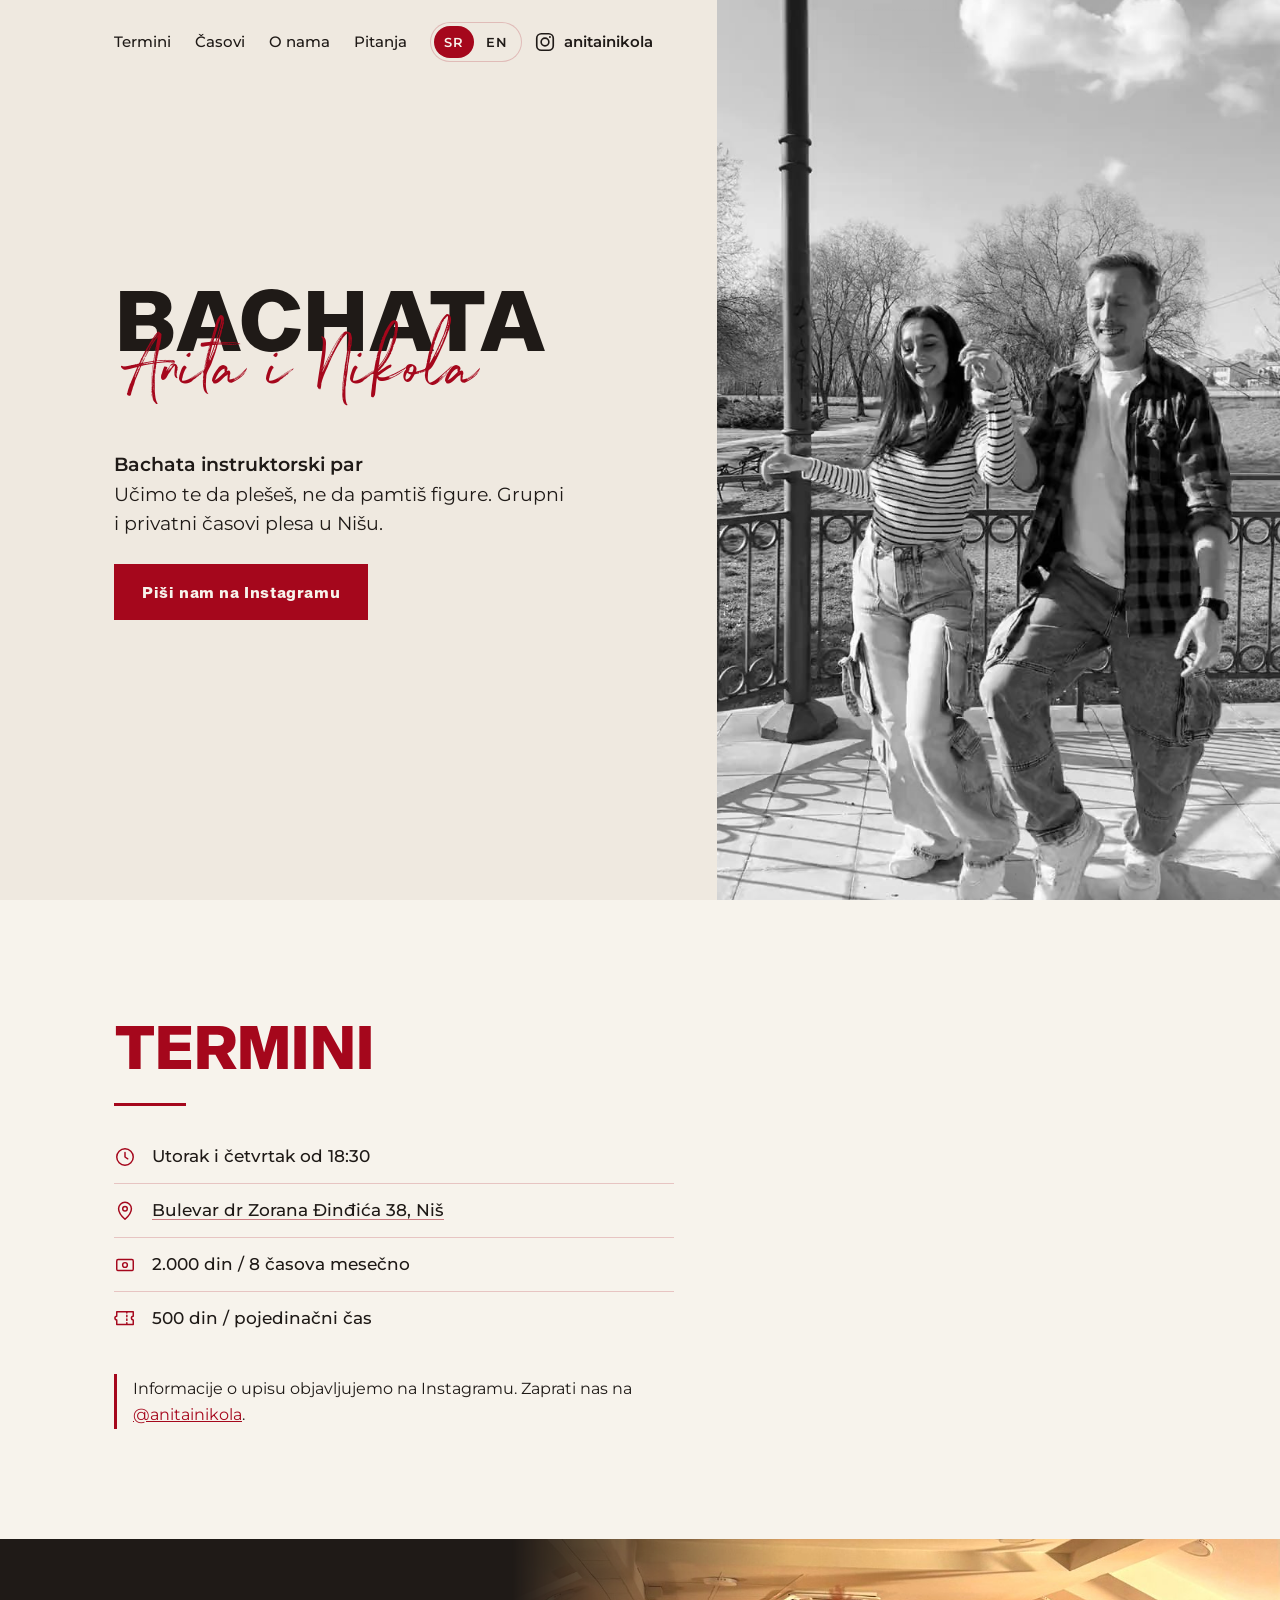
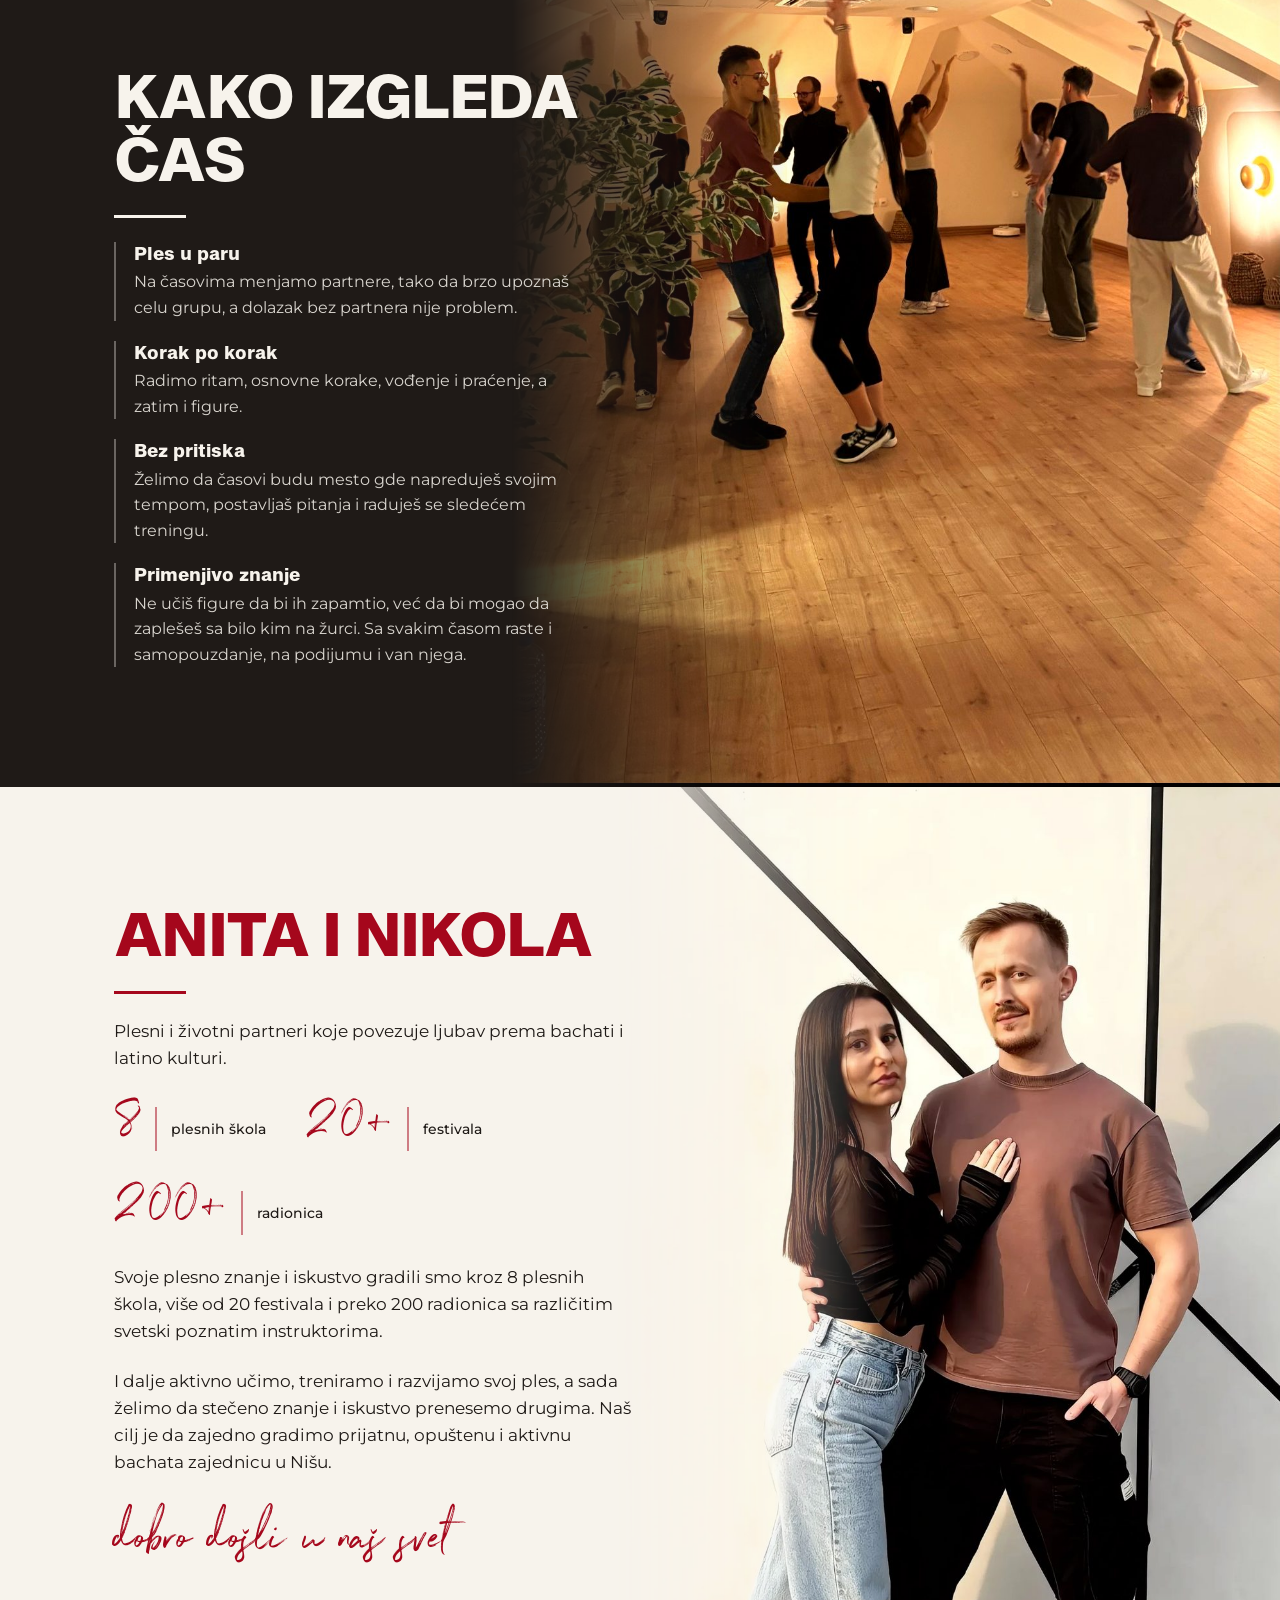
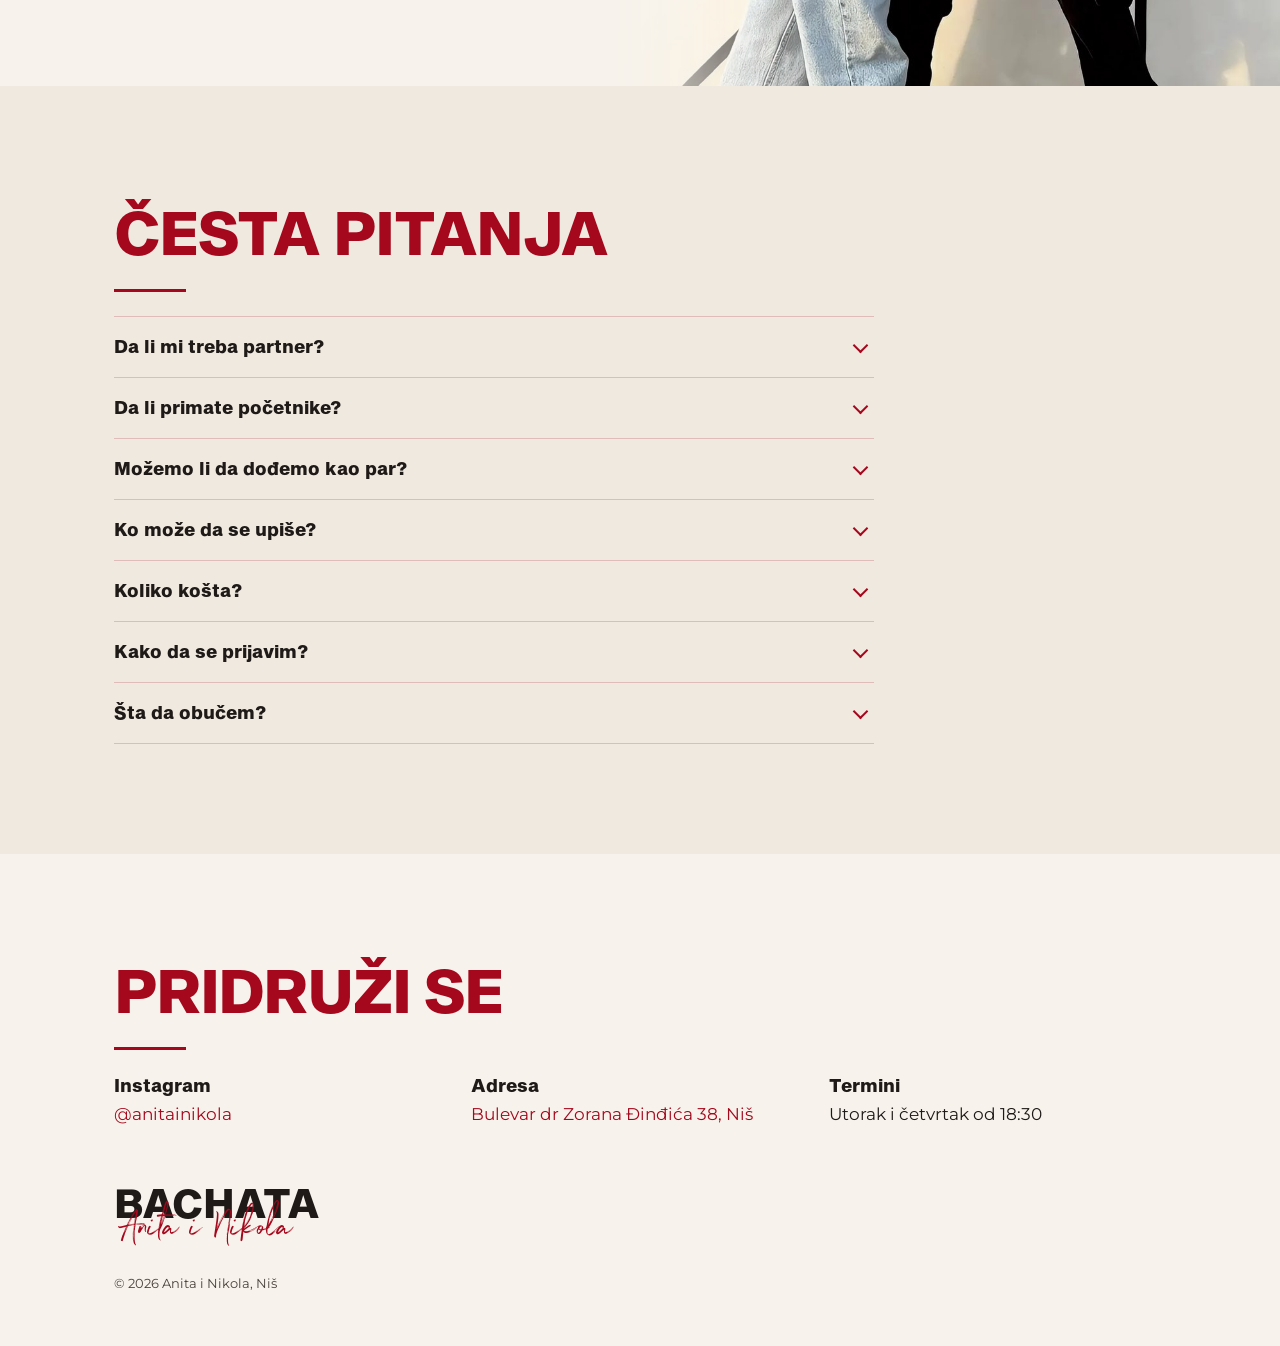
==== index.html @ 7ec9b6a2 "Nova verzija CSS i JS" ====
<!doctype html>
<html lang="sr-Latn">
<head>
<meta charset="utf-8">
<meta name="viewport" content="width=device-width, initial-scale=1, viewport-fit=cover">
<title>Bachata Niš – Časovi plesa za odrasle | Anita & Nikola</title>
<meta name="description" content="Časovi plesa u Nišu za odrasle: bachata, latino ples u paru za početnike i parove. Dođi i bez partnera. Bulevar dr Zorana Đinđića 38, Niš.">
<link rel="canonical" href="https://bachatanis.rs/">
<link rel="alternate" hreflang="sr" href="https://bachatanis.rs/">
<link rel="alternate" hreflang="en" href="https://bachatanis.rs/en/">
<link rel="alternate" hreflang="x-default" href="https://bachatanis.rs/">
<meta name="theme-color" content="#1F1A17">

<meta property="og:type" content="website">
<meta property="og:locale" content="sr_RS">
<meta property="og:locale:alternate" content="en_US">
<meta property="og:url" content="https://bachatanis.rs/">
<meta property="og:title" content="Bachata Niš – Časovi plesa za odrasle | Anita & Nikola">
<meta property="og:description" content="Časovi bachate i ples u paru za odrasle u Nišu. Bulevar dr Zorana Đinđića 38.">
<meta property="og:image" content="https://bachatanis.rs/img/og.jpg">
<meta name="twitter:card" content="summary_large_image">

<link rel="icon" href="favicon.ico?v=3" sizes="any">
<link rel="icon" type="image/png" sizes="32x32" href="img/favicon-32.png?v=3">
<link rel="icon" type="image/png" sizes="192x192" href="img/icon-192.png?v=3">
<link rel="apple-touch-icon" href="img/apple-touch-icon.png?v=3">

<link rel="preconnect" href="https://fonts.googleapis.com">
<link rel="preconnect" href="https://fonts.gstatic.com" crossorigin>
<link href="https://fonts.googleapis.com/css2?family=Montserrat:wght@400;500;600&family=Sacramento&display=swap" rel="stylesheet">
<link rel="preload" href="fonts/SequelSans-HeavyBody.woff2" as="font" type="font/woff2" crossorigin>
<link rel="preload" href="fonts/Northwell.woff2" as="font" type="font/woff2" crossorigin>
<link rel="preload" href="img/hero-poster.jpg?v=7" as="image">

<script type="application/ld+json">
{
  "@context": "https://schema.org",
  "@type": "LocalBusiness",
  "@id": "https://bachatanis.rs/#skola",
  "name": "Bachata Niš – Anita & Nikola",
  "alternateName": ["Anita i Nikola", "Bachata Niš"],
  "description": "Časovi plesa za odrasle u Nišu: bachata i ples u paru uz promenu partnera, za početnike i parove.",
  "url": "https://bachatanis.rs/",
  "image": ["https://bachatanis.rs/img/og.jpg", "https://bachatanis.rs/img/cas.jpg", "https://bachatanis.rs/img/par.jpg"],
  "logo": "https://bachatanis.rs/img/icon-512.png",
  "priceRange": "500–2.000 RSD",
  "currenciesAccepted": "RSD",
  "address": {
    "@type": "PostalAddress",
    "streetAddress": "Bulevar dr Zorana Đinđića 38",
    "addressLocality": "Niš",
    "addressCountry": "RS"
  },
  "areaServed": { "@type": "City", "name": "Niš" },
  "openingHoursSpecification": [{
    "@type": "OpeningHoursSpecification",
    "dayOfWeek": ["Tuesday", "Thursday"],
    "opens": "18:30"
  }],
  "makesOffer": [
    { "@type": "Offer", "name": "Mesečna članarina, 8 časova bachate", "price": "2000", "priceCurrency": "RSD" },
    { "@type": "Offer", "name": "Pojedinačni čas bachate", "price": "500", "priceCurrency": "RSD" }
  ],
  "sameAs": ["https://www.instagram.com/anitainikola/"]
}
</script>

<link rel="stylesheet" href="css/site.css?v=6">
</head>
<body>

<main>
  <div class="hero">
    <div class="hero-media" aria-hidden="true">
      <img class="poster" src="img/hero-poster.jpg?v=7" alt="" width="720" height="1280">
      <video id="hero-video" autoplay muted loop playsinline preload="auto">
        <source src="video/hero.mp4?v=7" type="video/mp4">
      </video>
    </div>

    <header class="hero-top">
      <div class="wrap">
        <nav aria-label="Glavni meni">
          <a href="#termini">Termini</a>
          <a href="#casovi">Časovi</a>
          <a href="#o-nama">O nama</a>
          <a href="#pitanja">Pitanja</a>
        </nav>
        <div class="lang" role="group" aria-label="Jezik">
          <a href="/" aria-current="page" lang="sr" hreflang="sr">SR</a>
          <a href="/en/" lang="en" hreflang="en">EN</a>
        </div>
        <a class="ig" href="https://www.instagram.com/anitainikola/"><svg viewBox="0 0 24 24" fill="none" stroke="currentColor" stroke-width="1.8" aria-hidden="true"><rect x="3" y="3" width="18" height="18" rx="5"/><circle cx="12" cy="12" r="4.2"/><circle cx="17.4" cy="6.6" r="1.1" fill="currentColor" stroke="none"/></svg><span>anitainikola</span></a>
      </div>
    </header>

    <div class="wrap content">
      <div>
        <h1 class="logo"><span class="word">Bachata</span><span class="hand">Anita i Nikola</span><span class="sr-only">: časovi bachate i plesa u paru u Nišu</span></h1>
        <p class="tagline"><strong>Bachata instruktorski par</strong>Učimo te da plešeš, ne da pamtiš figure. Grupni i privatni časovi plesa u Nišu.</p>
        <a class="cta" id="hero-cta" href="https://ig.me/m/anitainikola">Piši nam na Instagramu</a>
      </div>
    </div>
  </div>

  <section id="termini" class="alt">
    <div class="wrap">
      <h2>Termini</h2>
      <div class="rule"></div>
      <ul class="info">
        <li><svg viewBox="0 0 24 24" fill="none" stroke="currentColor" stroke-width="1.6" stroke-linecap="round" stroke-linejoin="round" aria-hidden="true"><circle cx="12" cy="12" r="9"/><path d="M12 7v5l3 2"/></svg><span>Utorak i četvrtak od 18:30</span></li>
        <li><svg viewBox="0 0 24 24" fill="none" stroke="currentColor" stroke-width="1.6" stroke-linecap="round" stroke-linejoin="round" aria-hidden="true"><path d="M12 21s-7-6.2-7-11.5a7 7 0 0 1 14 0C19 14.8 12 21 12 21z"/><circle cx="12" cy="9.5" r="2.5"/></svg><a href="https://www.google.com/maps/search/?api=1&query=Bulevar+dr+Zorana+%C4%90in%C4%91i%C4%87a+38+Ni%C5%A1">Bulevar dr Zorana Đinđića 38, Niš</a></li>
        <li><svg viewBox="0 0 24 24" fill="none" stroke="currentColor" stroke-width="1.6" stroke-linecap="round" stroke-linejoin="round" aria-hidden="true"><rect x="3" y="6" width="18" height="12" rx="1.5"/><circle cx="12" cy="12" r="2.6"/></svg><span>2.000 din / 8 časova mesečno</span></li>
        <li><svg viewBox="0 0 24 24" fill="none" stroke="currentColor" stroke-width="1.6" stroke-linecap="round" stroke-linejoin="round" aria-hidden="true"><path d="M3 9a2 2 0 0 0 0 4v5h18v-5a2 2 0 0 1 0-4V4H3z"/><path d="M14 4v14" stroke-dasharray="1.5 2.5"/></svg><span>500 din / pojedinačni čas</span></li>
      </ul>
      <p class="notice">Informacije o upisu objavljujemo na Instagramu. Zaprati nas na <a href="https://www.instagram.com/anitainikola/">@anitainikola</a>.</p>
    </div>
  </section>

  <section id="casovi" class="overlay">
    <img class="bg" src="img/cas.jpg?v=3" alt="Polaznici plešu u paru na času bachate u Nišu" loading="lazy" width="900" height="1600">
    <div class="wrap">
      <div class="inner">
        <h2>Kako izgleda čas</h2>
        <div class="rule"></div>
        <ul class="points">
          <li><h3>Ples u paru</h3><p>Na časovima menjamo partnere, tako da brzo upoznaš celu grupu, a dolazak bez partnera nije problem.</p></li>
          <li><h3>Korak po korak</h3><p>Radimo ritam, osnovne korake, vođenje i praćenje, a zatim i figure.</p></li>
          <li><h3>Bez pritiska</h3><p>Želimo da časovi budu mesto gde napreduješ svojim tempom, postavljaš pitanja i raduješ se sledećem treningu.</p></li>
          <li><h3>Primenjivo znanje</h3><p>Ne učiš figure da bi ih zapamtio, već da bi mogao da zaplešeš sa bilo kim na žurci. Sa svakim časom raste i samopouzdanje, na podijumu i van njega.</p></li>
        </ul>
      </div>
    </div>
  </section>

  <section id="o-nama" class="alt veil">
    <img class="photo" src="img/par.jpg?v=3" alt="Anita i Nikola, instruktori bachate iz Niša" loading="lazy" width="1400" height="1400">
    <div class="wrap">
      <div class="inner">
        <h2>Anita i Nikola</h2>
        <div class="rule"></div>
        <p class="lead">Plesni i životni partneri koje povezuje ljubav prema bachati i latino kulturi.</p>
        <div class="stats">
          <div class="stat"><span class="n">8</span><span class="d"></span><span class="l">plesnih škola</span></div>
          <div class="stat"><span class="n">20+</span><span class="d"></span><span class="l">festivala</span></div>
          <div class="stat"><span class="n">200+</span><span class="d"></span><span class="l">radionica</span></div>
        </div>
        <p class="about">Svoje plesno znanje i iskustvo gradili smo kroz 8 plesnih škola, više od 20 festivala i preko 200 radionica sa različitim svetski poznatim instruktorima.</p>
        <p class="about">I dalje aktivno učimo, treniramo i razvijamo svoj ples, a sada želimo da stečeno znanje i iskustvo prenesemo drugima. Naš cilj je da zajedno gradimo prijatnu, opuštenu i aktivnu bachata zajednicu u Nišu.</p>
        <p class="script">dobro došli u naš svet</p>
      </div>
    </div>
  </section>

  <section id="pitanja">
    <div class="wrap">
      <h2>Česta pitanja</h2>
      <div class="rule"></div>
      <div class="faq">
        <details>
          <summary>Da li mi treba partner?</summary>
          <p>Ne. Većina polaznika dolazi sama, a na časovima menjamo partnere, tako da svako uvek ima s kim da pleše.</p>
        </details>
        <details>
          <summary>Da li primate početnike?</summary>
          <p>Nove grupe, i za početnike, otvaramo povremeno. Sve informacije o upisu objavljujemo na Instagramu, pa zaprati <a href="https://www.instagram.com/anitainikola/">@anitainikola</a>.</p>
        </details>
        <details>
          <summary>Možemo li da dođemo kao par?</summary>
          <p>Naravno, parovi su dobrodošli. Na časovima menjamo partnere, tako da ćete plesati i jedno sa drugim i sa ostalima u grupi.</p>
        </details>
        <details>
          <summary>Ko može da se upiše?</summary>
          <p>Časovi su namenjeni odraslima, od 18 godina. Polaznici imaju i zajedničku Viber grupu.</p>
        </details>
        <details>
          <summary>Koliko košta?</summary>
          <p>Mesečna članarina je 2.000 din za 8 časova i plaća se po kalendarskom mesecu. Pojedinačni čas je 500 din.</p>
        </details>
        <details>
          <summary>Kako da se prijavim?</summary>
          <p>Pošalji nam poruku na Instagramu <a href="https://ig.me/m/anitainikola">@anitainikola</a> i sačekaj potvrdu mesta.</p>
        </details>
        <details>
          <summary>Šta da obučem?</summary>
          <p>Udobnu odeću u kojoj se slobodno krećeš i rezervne patike koje nosiš samo u sali.</p>
        </details>
      </div>
    </div>
  </section>
</main>

<footer class="alt">
  <div class="wrap">
    <h2>Pridruži se</h2>
    <div class="rule"></div>
    <div class="contact">
      <div>
        <h3>Instagram</h3>
        <p><a href="https://www.instagram.com/anitainikola/">@anitainikola</a></p>
      </div>
      <div>
        <h3>Adresa</h3>
        <p><a href="https://www.google.com/maps/search/?api=1&query=Bulevar+dr+Zorana+%C4%90in%C4%91i%C4%87a+38+Ni%C5%A1">Bulevar dr Zorana Đinđića 38, Niš</a></p>
      </div>
      <div>
        <h3>Termini</h3>
        <p>Utorak i četvrtak od 18:30</p>
      </div>
    </div>
    <div class="sign">
      <p class="logo"><span class="word">Bachata</span><span class="hand">Anita i Nikola</span></p>
    </div>
    <p class="fine">© 2026 Anita i Nikola, Niš</p>
  </div>
</footer>

<div class="bar" id="bar" aria-hidden="true">
  <a class="cta" href="https://ig.me/m/anitainikola" tabindex="-1">Piši nam na Instagramu</a>
</div>

<script src="js/site.js?v=2"></script>

</body>
</html>
---- css/site.css ----
@font-face {
  font-family: "Sequel";
  src: url("../fonts/SequelSans-BoldHead.woff2") format("woff2");
  font-weight: 100 600;
  font-display: swap;
}
@font-face {
  font-family: "Sequel";
  src: url("../fonts/SequelSans-HeavyBody.woff2") format("woff2");
  font-weight: 601 800;
  font-display: swap;
}
@font-face {
  font-family: "Northwell";
  src: url("../fonts/Northwell.woff2") format("woff2");
  font-weight: 400;
  font-display: swap;
}

:root {
  --red: #A5071C;
  --red-hover: #C4152C;
  --red-press: #7C0514;
  --red-50: rgba(165, 7, 28, 0.5);
  --red-20: rgba(165, 7, 28, 0.2);
  --cream: #EFE9E0;
  --paper: #F7F3EC;
  --ink: #1F1A17;
  --ink-600: #4A423C;

  --font-display: "Sequel", "Archivo", system-ui, sans-serif;
  --font-body: "Montserrat", system-ui, sans-serif;
  --font-script: "Northwell", "Sacramento", cursive;

  --ease: cubic-bezier(0.22, 0.61, 0.36, 1);
  --dur: 220ms;
  --pad: 22px;
  --max: 1180px;
  --bar-h: 76px;
}

* { box-sizing: border-box; }
html { scroll-behavior: smooth; -webkit-text-size-adjust: 100%; }
body {
  margin: 0;
  background: var(--cream);
  color: var(--ink);
  font-family: var(--font-body);
  font-size: 17px;
  line-height: 1.6;
  -webkit-font-smoothing: antialiased;
  -webkit-tap-highlight-color: transparent;
  padding-bottom: calc(var(--bar-h) + env(safe-area-inset-bottom));
}
img { display: block; max-width: 100%; }
a { color: var(--red); }
:focus-visible { outline: 2px solid var(--red); outline-offset: 3px; }

.wrap { max-width: var(--max); margin: 0 auto; padding: 0 var(--pad); }

h2 {
  font-family: var(--font-display);
  font-weight: 800;
  font-size: 36px;
  text-transform: uppercase;
  letter-spacing: -0.028em;
  line-height: 1.04;
  color: var(--red);
  margin: 0;
  padding-top: 0.08em;
}
h3 {
  font-family: var(--font-display);
  font-weight: 700;
  font-size: 18px;
  line-height: 1.3;
  margin: 0 0 4px;
}
.rule { width: 64px; height: 3px; background: var(--red); margin: 20px 0; }
.lead { font-size: 17px; max-width: 34em; margin: 0; }
.script {
  font-family: var(--font-script);
  font-size: 44px;
  line-height: 1.1;
  color: var(--red);
  margin: 18px 0 0;
}

.cta {
  display: flex;
  align-items: center;
  justify-content: center;
  min-height: 56px;
  margin-top: 26px;
  padding: 0 28px;
  background: var(--red);
  color: var(--paper);
  font-family: var(--font-display);
  font-weight: 700;
  font-size: 15px;
  letter-spacing: 0.04em;
  text-decoration: none;
  text-align: center;
  transition: background var(--dur) var(--ease), color var(--dur) var(--ease);
}
.cta:hover { background: var(--red-hover); }
.cta:active { background: var(--red-press); }

.hero {
  position: relative;
  min-height: 100svh;
  display: flex;
  flex-direction: column;
  justify-content: flex-end;
  overflow: hidden;
  background: var(--ink);
  color: var(--paper);
}
.hero-media {
  position: absolute; inset: 0;
  background: var(--ink);
}
.hero-media .poster, .hero-media video {
  position: absolute; inset: 0;
  width: 100%; height: 100%;
  object-fit: cover;
  object-position: center 40%;
}
.hero-media .poster { filter: grayscale(1); transition: filter 900ms var(--ease); }
.hero-media video { opacity: 0; transition: opacity 900ms var(--ease); }
.hero-media.live .poster { filter: none; }
.hero-media.live video { opacity: 1; }
.hero-media::after {
  content: ""; position: absolute; inset: 0;
  background: linear-gradient(180deg,
    rgba(31, 26, 23, 0.35) 0%,
    rgba(31, 26, 23, 0) 22%,
    rgba(31, 26, 23, 0) 42%,
    rgba(31, 26, 23, 0.72) 72%,
    rgba(31, 26, 23, 0.9) 100%);
}
.hero-top {
  position: absolute; z-index: 2; top: 0; left: 0; right: 0;
}
.hero-top .wrap { display: flex; justify-content: flex-end; align-items: center; height: 72px; }
.hero-top nav { display: none; }
.hero-top a { color: var(--paper); text-decoration: none; }
.ig {
  display: inline-flex; align-items: center; gap: 8px;
  min-height: 44px; padding: 0 16px 0 12px;
  border-radius: 999px;
  background: rgba(31, 26, 23, 0.45);
  font-size: 15px; font-weight: 600;
  transition: background var(--dur) var(--ease);
}
.ig svg { width: 22px; height: 22px; flex: none; }
.ig:hover { background: rgba(31, 26, 23, 0.65); }
.hero .wrap.content { position: relative; z-index: 2; width: 100%; padding-bottom: 36px; }

.logo { margin: 0; line-height: 1; }
.logo .word {
  display: block;
  font-family: var(--font-display);
  font-weight: 800;
  font-size: 64px;
  text-transform: uppercase;
  letter-spacing: -0.02em;
  line-height: 0.9;
}
.logo .hand {
  display: block;
  font-family: var(--font-script);
  font-weight: 400;
  font-size: 62px;
  line-height: 1;
  margin: -0.2em 0 0 0.14em;
  white-space: nowrap;
  color: var(--red);
}
.hero .logo .hand { color: #E3304A; font-size: 56px; text-shadow: 0 2px 14px rgba(31, 26, 23, 0.35); }
.hero .tagline { margin: 22px 0 0; font-size: 17px; line-height: 1.55; max-width: 24em; }
.hero .tagline strong { display: block; font-weight: 600; }
.hero .cta { background: var(--paper); color: var(--red); }
.hero .cta:hover { background: #fff; }
.hero .cta:active { background: var(--cream); }

section { padding: 64px 0; }
.alt { background: var(--paper); }

.notice {
  border-left: 3px solid var(--red);
  padding: 2px 0 2px 16px;
  margin: 28px 0 0;
  max-width: 36em;
  font-size: 16px;
}

.info { list-style: none; padding: 0; margin: 20px 0 0; max-width: 560px; }
.info li {
  display: flex; gap: 16px; align-items: center;
  min-height: 54px; padding: 12px 0;
  border-bottom: 1px solid var(--red-20);
  font-size: 16px; font-weight: 500; line-height: 1.4;
}
.info li:last-child { border-bottom: 0; }
.info svg { width: 22px; height: 22px; flex: none; color: var(--red); }
.info a { color: inherit; text-decoration: underline; text-decoration-color: var(--red-50); text-underline-offset: 3px; }
.info small { display: block; margin-top: 2px; font-size: 14px; font-weight: 400; color: var(--ink-600); }

.overlay { position: relative; overflow: hidden; padding: 0; background: var(--ink); color: var(--paper); }
.overlay .bg {
  width: 100%; height: auto; aspect-ratio: 1125 / 1350;
  object-fit: cover; object-position: center 60%;
  -webkit-mask-image: linear-gradient(180deg, #000 0%, #000 38%, rgba(0,0,0,.72) 56%, rgba(0,0,0,.3) 76%, transparent 96%);
          mask-image: linear-gradient(180deg, #000 0%, #000 38%, rgba(0,0,0,.72) 56%, rgba(0,0,0,.3) 76%, transparent 96%);
}
.overlay .wrap { position: relative; z-index: 2; margin-top: -58vw; padding-bottom: 64px; }
.overlay h2, .overlay h3 { color: var(--paper); }
.overlay .rule { background: var(--paper); }

.points { list-style: none; padding: 0; margin: 24px 0 0; display: grid; gap: 20px; }
.points li { padding-left: 18px; border-left: 2px solid rgba(247, 243, 236, 0.35); }
.points p { margin: 0; font-size: 16px; color: rgba(247, 243, 236, 0.86); }

.veil { position: relative; overflow: hidden; padding-top: 0; }
.veil .photo {
  width: 100%; height: auto; aspect-ratio: 1 / 1.1;
  object-fit: cover; object-position: center 30%;
  -webkit-mask-image: linear-gradient(180deg, #000 55%, rgba(0,0,0,.5) 80%, transparent 100%);
          mask-image: linear-gradient(180deg, #000 55%, rgba(0,0,0,.5) 80%, transparent 100%);
}
.veil .wrap { position: relative; margin-top: -96px; }
.veil .script { margin-top: 40px; }

.stats { display: grid; grid-template-columns: repeat(3, 1fr); gap: 12px; margin-top: 28px; }
.stat { display: flex; flex-direction: column; align-items: flex-start; gap: 6px; }
.stat .n { font-family: var(--font-script); font-size: 48px; line-height: 1; color: var(--red); }
.stat .d { display: none; flex: none; width: 2px; height: 44px; background: var(--red-50); }
.stat .l { font-size: 13px; font-weight: 500; line-height: 1.34; }
.about { margin: 22px 0 0; font-size: 16px; max-width: 36em; }

.faq { margin-top: 24px; max-width: 760px; }
.faq details { border-bottom: 1px solid var(--red-20); }
.faq details:first-child { border-top: 1px solid var(--red-20); }
.faq summary {
  cursor: pointer; list-style: none;
  min-height: 60px; display: flex; align-items: center;
  padding: 14px 40px 14px 0; position: relative;
  font-family: var(--font-display); font-weight: 700; font-size: 17px; line-height: 1.3;
}
.faq summary::-webkit-details-marker { display: none; }
.faq summary::after {
  content: ""; position: absolute; right: 8px; top: 50%;
  width: 9px; height: 9px; margin-top: -7px;
  border-right: 2px solid var(--red); border-bottom: 2px solid var(--red);
  transform: rotate(45deg); transition: transform var(--dur) var(--ease);
}
.faq details[open] summary::after { transform: rotate(-135deg); margin-top: -2px; }
.faq details p { margin: 0 0 20px; max-width: 40em; font-size: 16px; }

footer { padding: 64px 0 32px; }
.contact { display: grid; gap: 20px; margin-top: 24px; }
.contact a { text-decoration: none; }
.contact p { margin: 0; }
.sign { margin-top: 56px; color: var(--ink); }
.sign .logo .word { font-size: 40px; }
.sign .logo .hand { font-size: 40px; }
.fine { margin-top: 20px; font-size: 13px; color: var(--ink-600); }

.bar {
  position: fixed; z-index: 10; left: 0; right: 0; bottom: 0;
  padding: 10px var(--pad) calc(10px + env(safe-area-inset-bottom));
  background: rgba(239, 233, 224, 0.96);
  border-top: 1px solid var(--red-20);
  transform: translateY(110%);
  transition: transform var(--dur) var(--ease);
}
.bar.show { transform: none; }
.bar .cta { margin: 0; }

@media (prefers-reduced-motion: reduce) {
  html { scroll-behavior: auto; }
  .hero-media video { display: none; }
  .hero-media .poster { filter: none; }
}

@media (min-width: 600px) {
  :root { --pad: 40px; }
  h2 { font-size: 46px; }
    .logo .word { font-size: 96px; }
  .logo .hand { font-size: 92px; }
  .hero .logo .hand { font-size: 84px; }
  .cta { display: inline-flex; }
  .bar .cta { display: flex; }
  .stats { display: flex; flex-wrap: wrap; gap: 26px 40px; }
  .stat { flex-direction: row; align-items: center; gap: 14px; }
  .stat .d { display: block; }
  .stat .n { font-size: 58px; }
  .stat .l { font-size: 14px; }
  .contact { grid-template-columns: repeat(3, 1fr); }
}

@media (min-width: 960px) {
  :root { --pad: 64px; --bar-h: 0px; }
  body { padding-bottom: 0; }
  .bar { display: none; }

  .hero {
    min-height: min(100vh, 900px);
    justify-content: center;
    background: var(--cream);
    color: var(--ink);
  }
  .hero .logo .hand { color: var(--red); text-shadow: none; font-size: clamp(80px, 6.3vw, 104px); }
  .hero-media { left: auto; width: 44%; }
  .hero-media::after { display: none; }
  .hero-top { right: 44%; }
  .hero-top .wrap { justify-content: space-between; height: 84px; max-width: none; margin: 0; padding-left: max(var(--pad), calc((100vw - var(--max)) / 2 + var(--pad))); }
  .hero-top nav { display: flex; gap: 30px; }
  .hero-top nav a { color: var(--ink); font-size: 15px; font-weight: 500; transition: color var(--dur) var(--ease); }
  .hero-top nav a:hover { color: var(--red); }
  .ig { color: var(--ink) !important; background: transparent; padding: 0; }
  .ig:hover { background: transparent; color: var(--red) !important; }
  .hero .wrap.content { padding-top: 84px; padding-bottom: 84px; }
  .hero .wrap.content > div { max-width: 50%; }
  .logo .word { font-size: clamp(84px, 6.6vw, 108px); }
  .logo .hand { font-size: clamp(80px, 6.3vw, 104px); }
  .hero .tagline { color: var(--ink); font-size: 19px; margin-top: 30px; }
  .hero .cta { background: var(--red); color: var(--paper); }
  .hero .cta:hover { background: var(--red-hover); }
  .hero .cta:active { background: var(--red-press); }

  section { padding: 110px 0; }
  h2 { font-size: 60px; }
    .rule { width: 72px; margin: 26px 0 24px; }
  .script { font-size: 54px; }

  .info li { font-size: 17px; }

  .overlay .bg {
    position: absolute; top: 0; right: 0; bottom: 0; width: 60%; height: 100%; aspect-ratio: auto;
    -webkit-mask-image: linear-gradient(90deg, transparent 0%, rgba(0,0,0,.5) 16%, #000 36%);
            mask-image: linear-gradient(90deg, transparent 0%, rgba(0,0,0,.5) 16%, #000 36%);
  }
  .overlay .wrap { margin-top: 0; padding-top: 120px; padding-bottom: 120px; min-height: 760px; display: flex; align-items: center; }
  .overlay .inner { max-width: 480px; }

  .veil { padding-top: 110px; }
  .veil .photo {
    position: absolute; top: 0; right: 0; bottom: 0; width: 52%; height: 100%; aspect-ratio: auto;
    object-position: center 30%;
    -webkit-mask-image: linear-gradient(90deg, transparent 0%, rgba(0,0,0,.5) 18%, #000 40%);
            mask-image: linear-gradient(90deg, transparent 0%, rgba(0,0,0,.5) 18%, #000 40%);
  }
  .veil .wrap { margin-top: 0; }
  .veil .inner { max-width: 520px; }
  .about { font-size: 17px; }

  .faq summary { font-size: 18px; }
  footer { padding: 100px 0 40px; }
}

.sr-only {
  position: absolute; width: 1px; height: 1px; overflow: hidden;
  clip: rect(0 0 0 0); clip-path: inset(50%); white-space: nowrap;
}

.hero-top .wrap { justify-content: space-between; gap: 12px; }
.lang {
  display: inline-flex; align-items: center; gap: 2px;
  min-height: 44px; padding: 4px;
  border-radius: 999px;
  background: rgba(31, 26, 23, 0.45);
}
.hero-top .lang a {
  display: flex; align-items: center; justify-content: center;
  min-width: 40px; height: 36px; padding: 0 10px;
  border-radius: 999px;
  font-size: 13px; font-weight: 600; letter-spacing: 0.06em;
  color: rgba(247, 243, 236, 0.85);
  transition: background var(--dur) var(--ease), color var(--dur) var(--ease);
}
.hero-top .lang a:hover { color: var(--paper); }
.hero-top .lang a[aria-current="page"] { background: var(--paper); color: var(--red); }

@media (min-width: 960px) {
  .hero-top nav { margin-right: auto; gap: 24px; }
  .hero-top nav a { white-space: nowrap; }
  .lang { background: transparent; box-shadow: inset 0 0 0 1px var(--red-20); min-height: 40px; }
  .hero-top .lang a { color: var(--ink); height: 32px; }
  .hero-top .lang a:hover { color: var(--red); }
  .hero-top .lang a[aria-current="page"] { background: var(--red); color: var(--paper); }
}
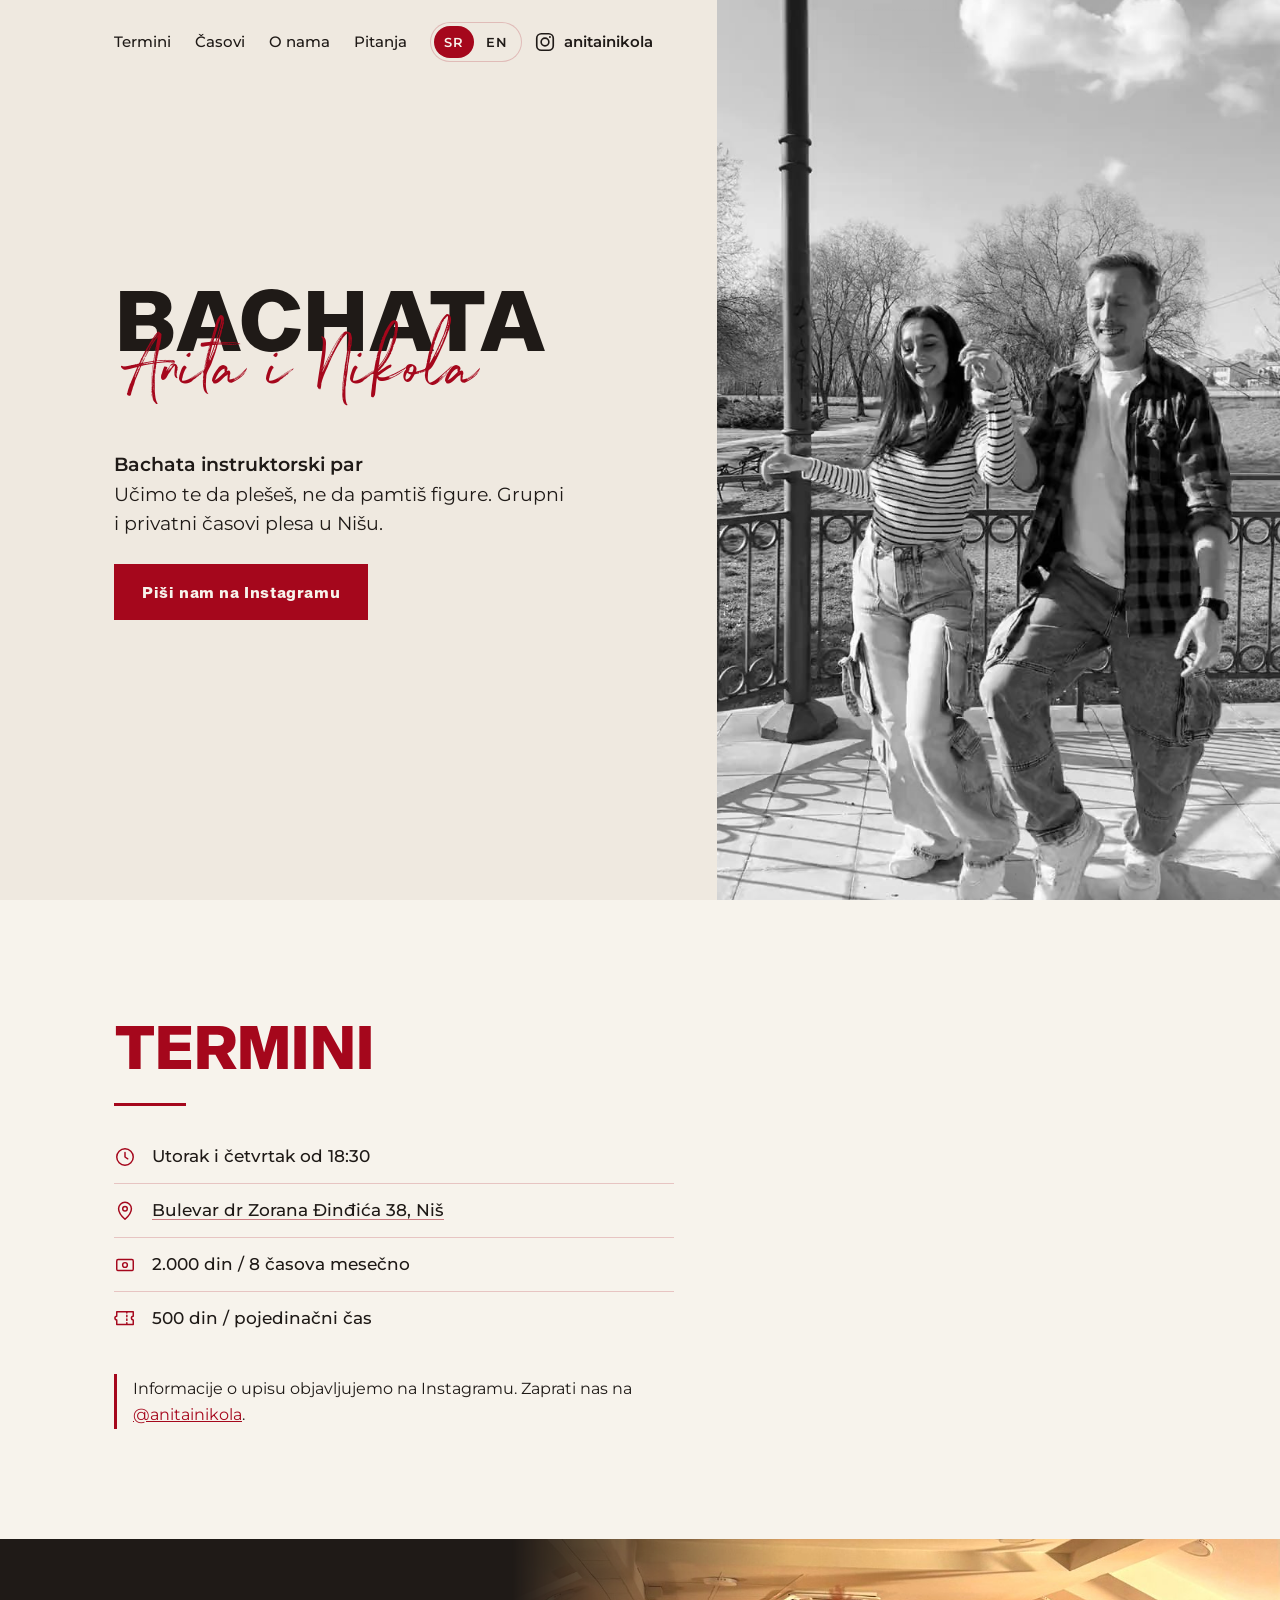
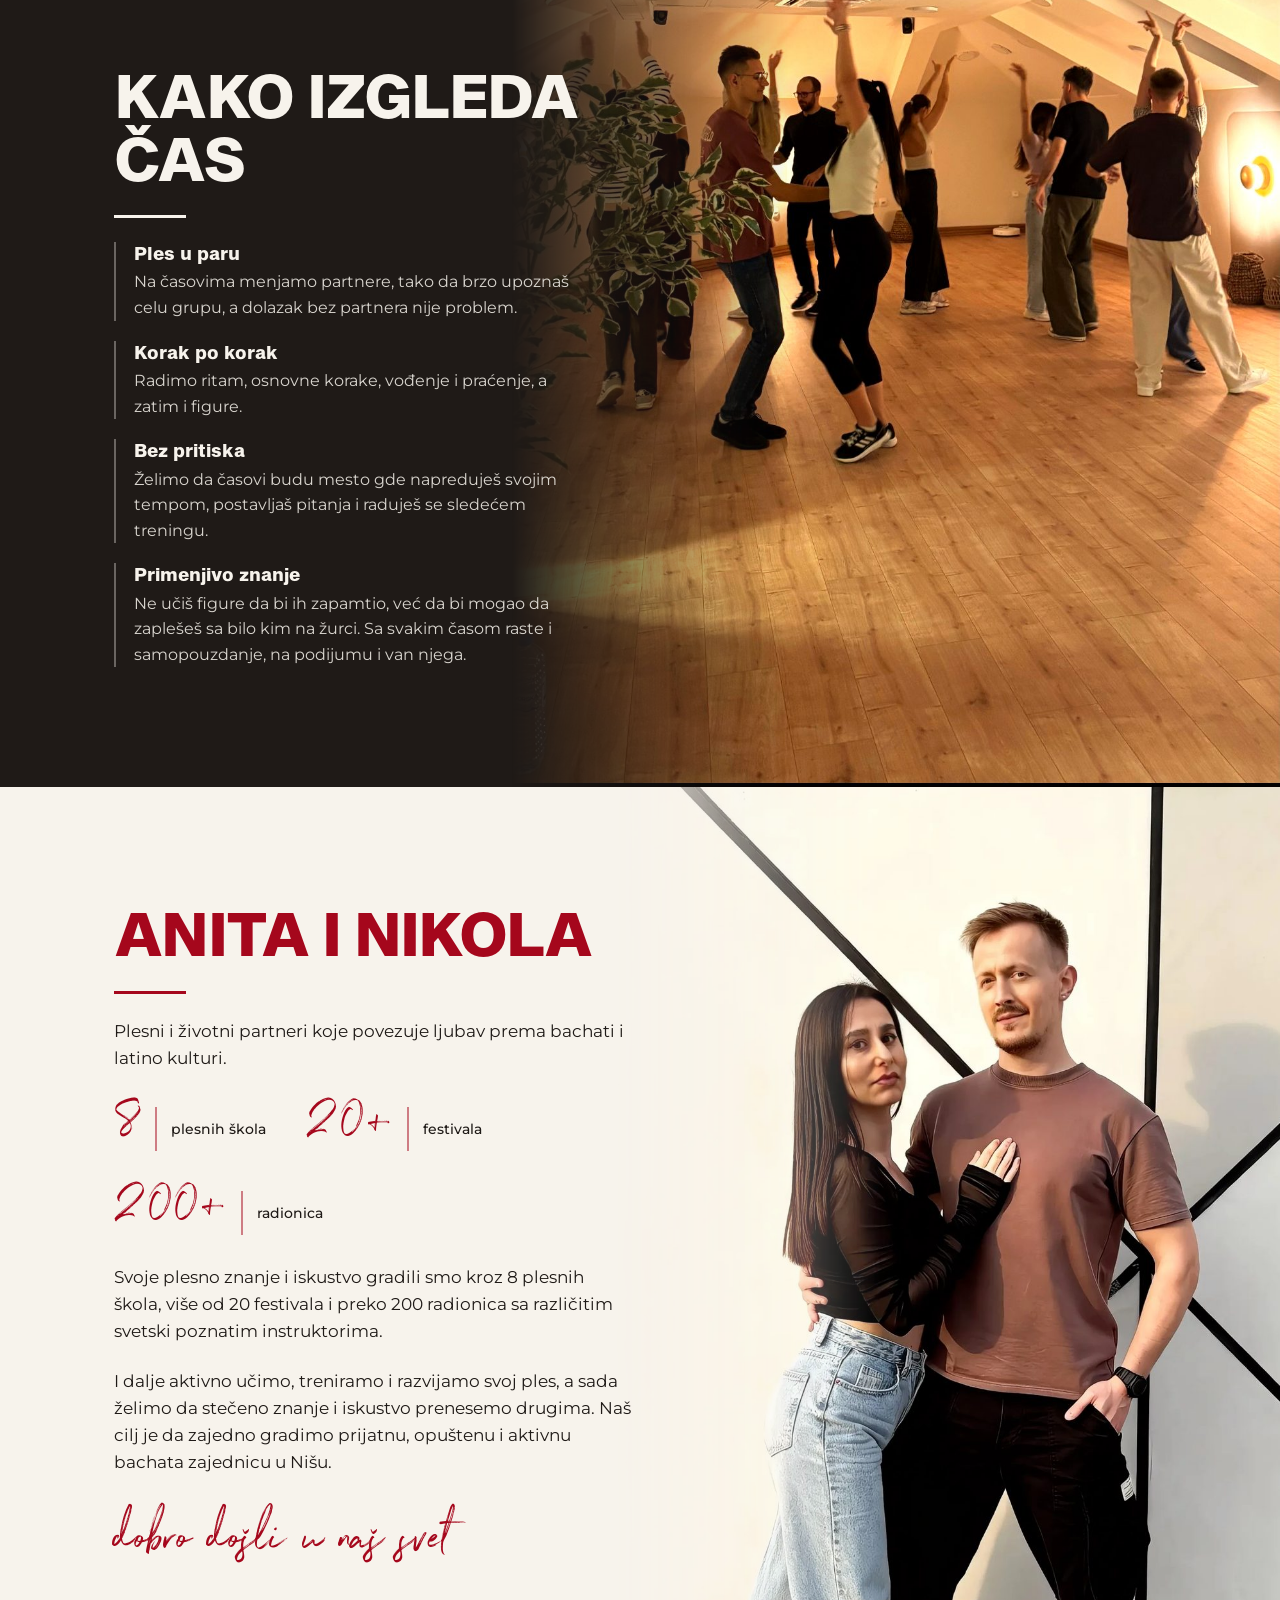
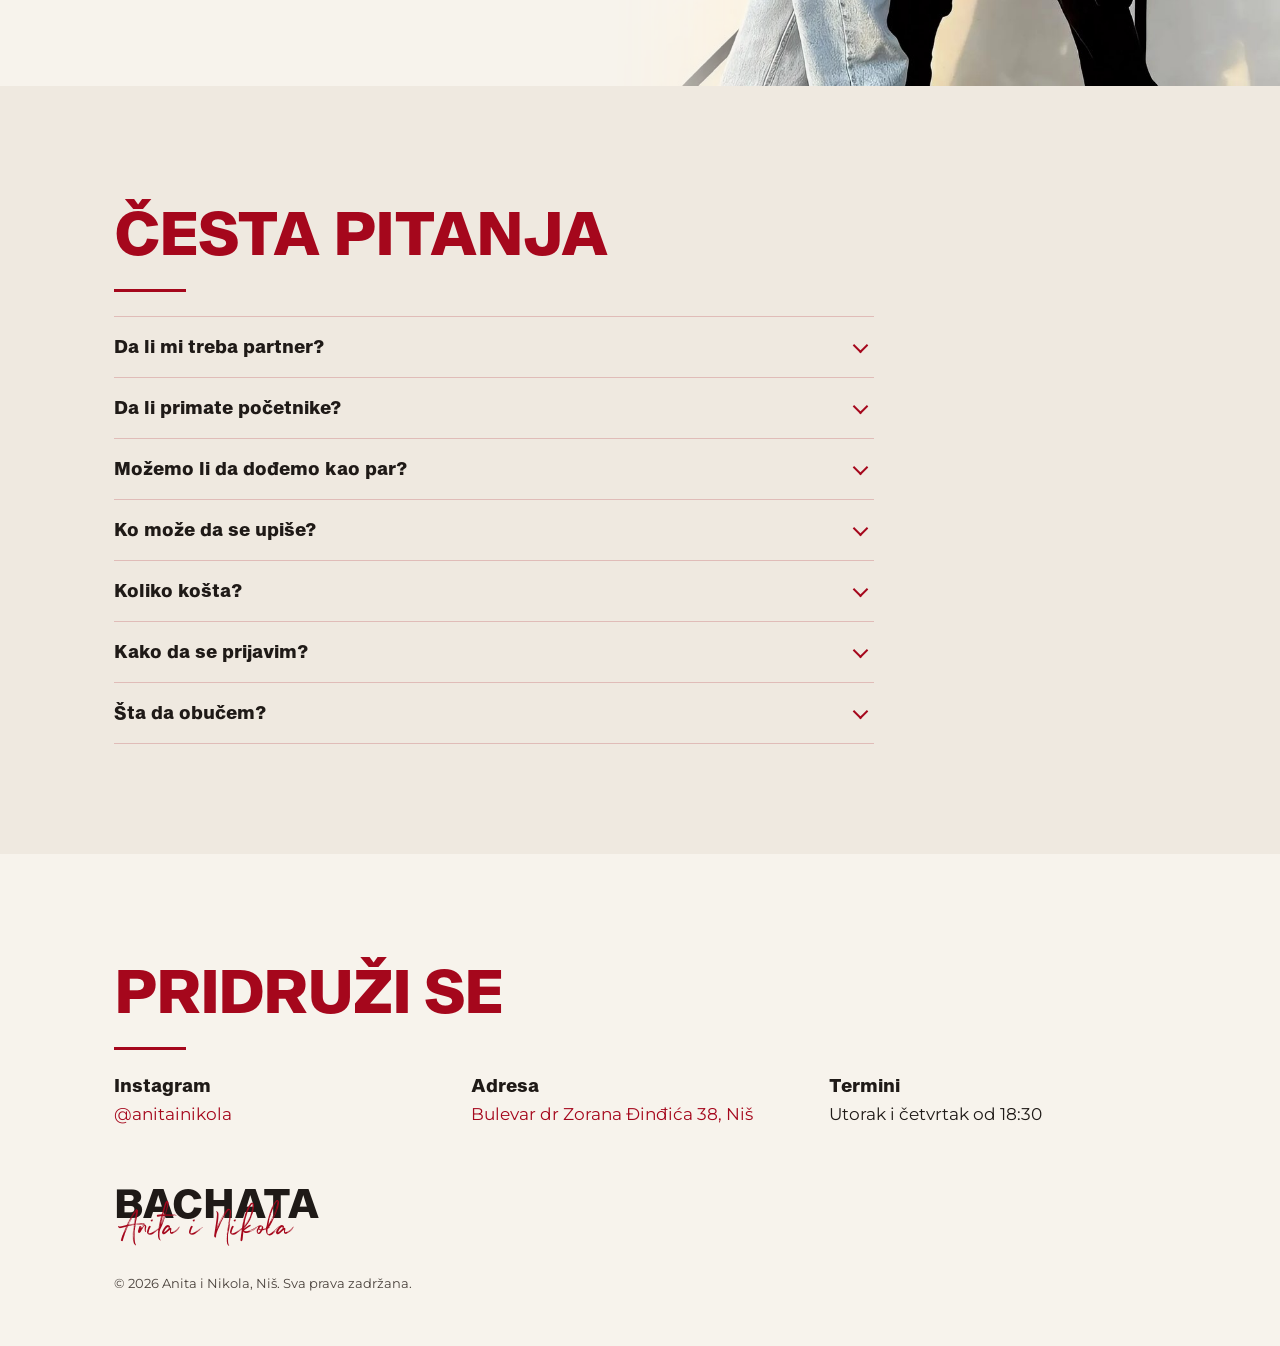
==== commit 0f2b4d60: "Licenca i "Sva prava zadržana" u podnožju Co-Authored-By: Claude Opus 5.5 <noreply@anthropic.com>" ====
--- a/index.html
+++ b/index.html
@@ -3,8 +3,8 @@
 <head>
 <meta charset="utf-8">
 <meta name="viewport" content="width=device-width, initial-scale=1, viewport-fit=cover">
-<title>Bachata Niš – Časovi plesa za odrasle | Anita & Nikola</title>
-<meta name="description" content="Časovi plesa u Nišu za odrasle: bachata, latino ples u paru za početnike i parove. Dođi i bez partnera. Bulevar dr Zorana Đinđića 38, Niš.">
+<title>Bachata Niš - Časovi plesa za odrasle | Anita & Nikola</title>
+<meta name="description" content="Časovi plesa u Nišu za odrasle: bachata, društveni latino ples u paru za početnike i parove. Možeš da dođeš i bez partnera. Bulevar dr Zorana Đinđića 38, Niš.">
 <link rel="canonical" href="https://bachatanis.rs/">
 <link rel="alternate" hreflang="sr" href="https://bachatanis.rs/">
 <link rel="alternate" hreflang="en" href="https://bachatanis.rs/en/">
@@ -15,7 +15,7 @@
 <meta property="og:locale" content="sr_RS">
 <meta property="og:locale:alternate" content="en_US">
 <meta property="og:url" content="https://bachatanis.rs/">
-<meta property="og:title" content="Bachata Niš – Časovi plesa za odrasle | Anita & Nikola">
+<meta property="og:title" content="Bachata Niš - Časovi plesa za odrasle | Anita & Nikola">
 <meta property="og:description" content="Časovi bachate i ples u paru za odrasle u Nišu. Bulevar dr Zorana Đinđića 38.">
 <meta property="og:image" content="https://bachatanis.rs/img/og.jpg">
 <meta name="twitter:card" content="summary_large_image">
@@ -37,13 +37,13 @@
   "@context": "https://schema.org",
   "@type": "LocalBusiness",
   "@id": "https://bachatanis.rs/#skola",
-  "name": "Bachata Niš – Anita & Nikola",
+  "name": "Bachata Niš - Anita & Nikola",
   "alternateName": ["Anita i Nikola", "Bachata Niš"],
   "description": "Časovi plesa za odrasle u Nišu: bachata i ples u paru uz promenu partnera, za početnike i parove.",
   "url": "https://bachatanis.rs/",
   "image": ["https://bachatanis.rs/img/og.jpg", "https://bachatanis.rs/img/cas.jpg", "https://bachatanis.rs/img/par.jpg"],
   "logo": "https://bachatanis.rs/img/icon-512.png",
-  "priceRange": "500–2.000 RSD",
+  "priceRange": "500-2.000 RSD",
   "currenciesAccepted": "RSD",
   "address": {
     "@type": "PostalAddress",
@@ -211,7 +211,7 @@
     <div class="sign">
       <p class="logo"><span class="word">Bachata</span><span class="hand">Anita i Nikola</span></p>
     </div>
-    <p class="fine">© 2026 Anita i Nikola, Niš</p>
+    <p class="fine">© 2026 Anita i Nikola, Niš. Sva prava zadržana.</p>
   </div>
 </footer>
 
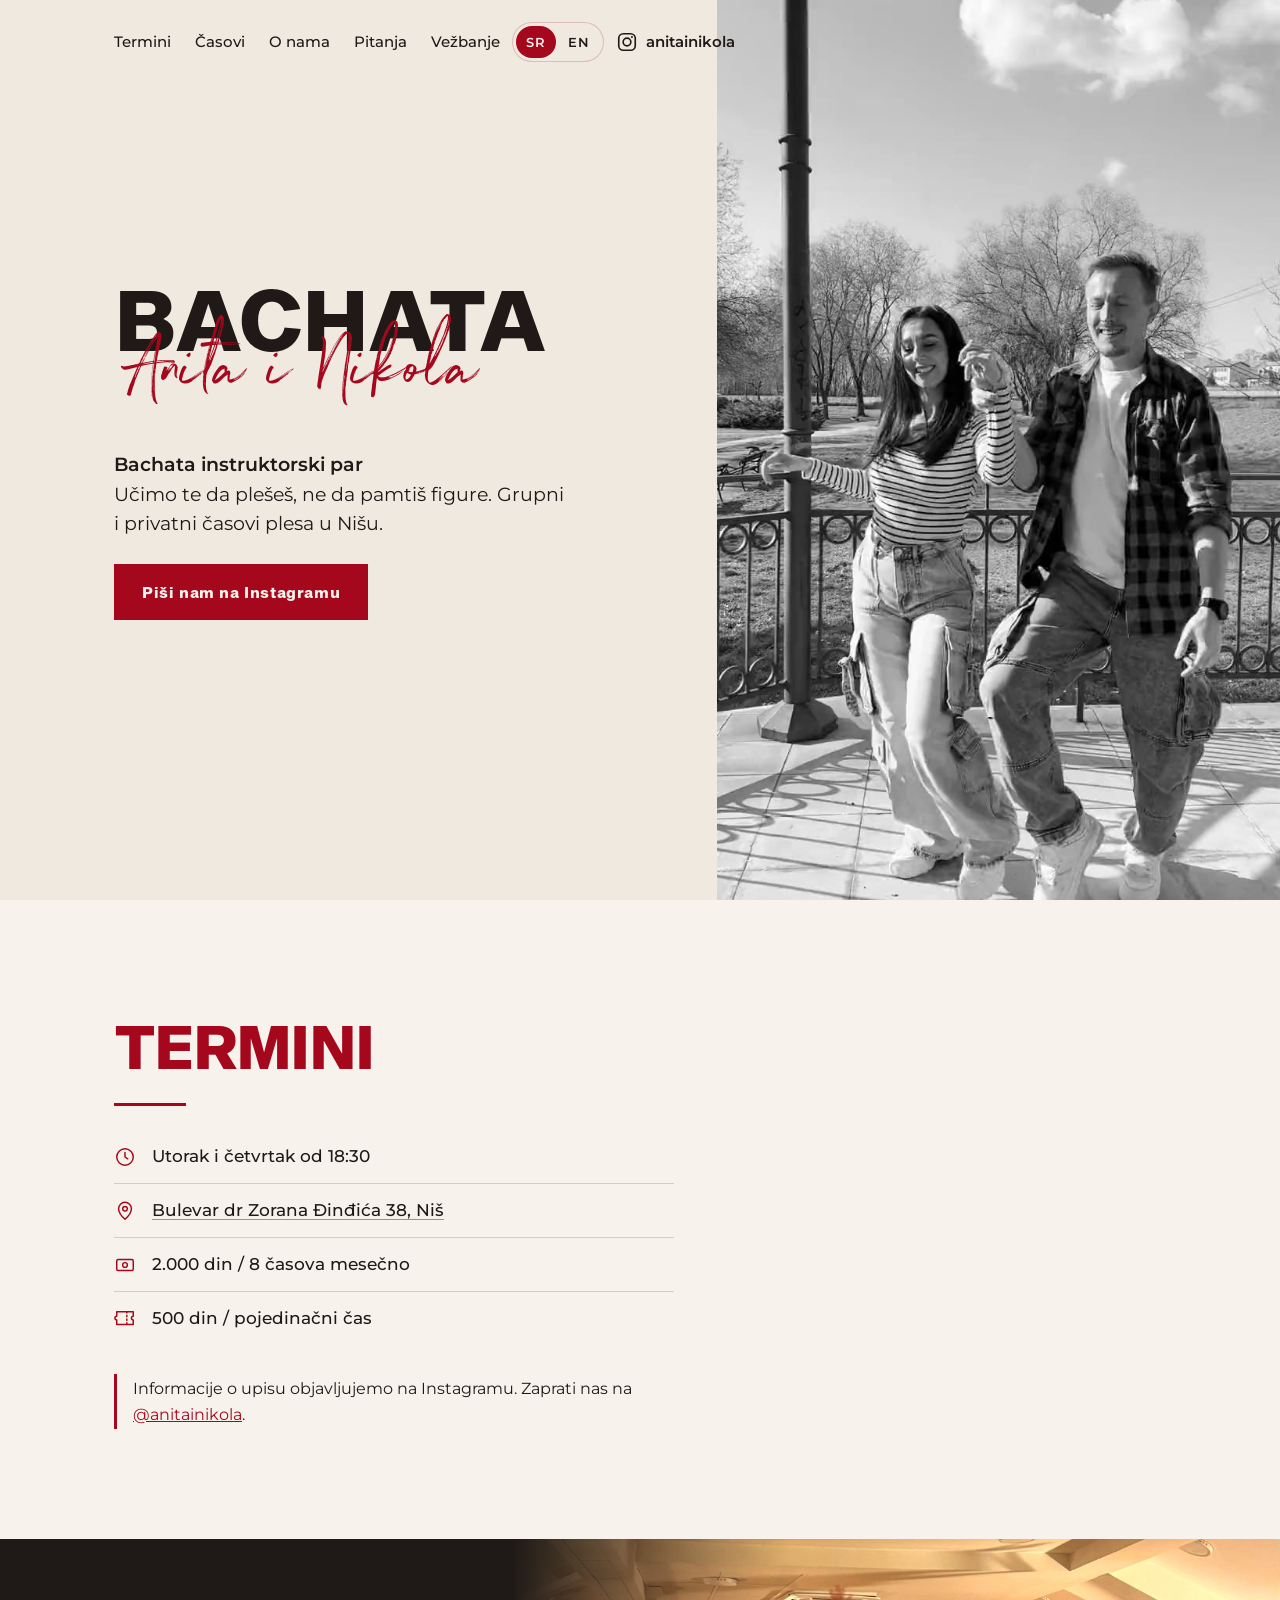
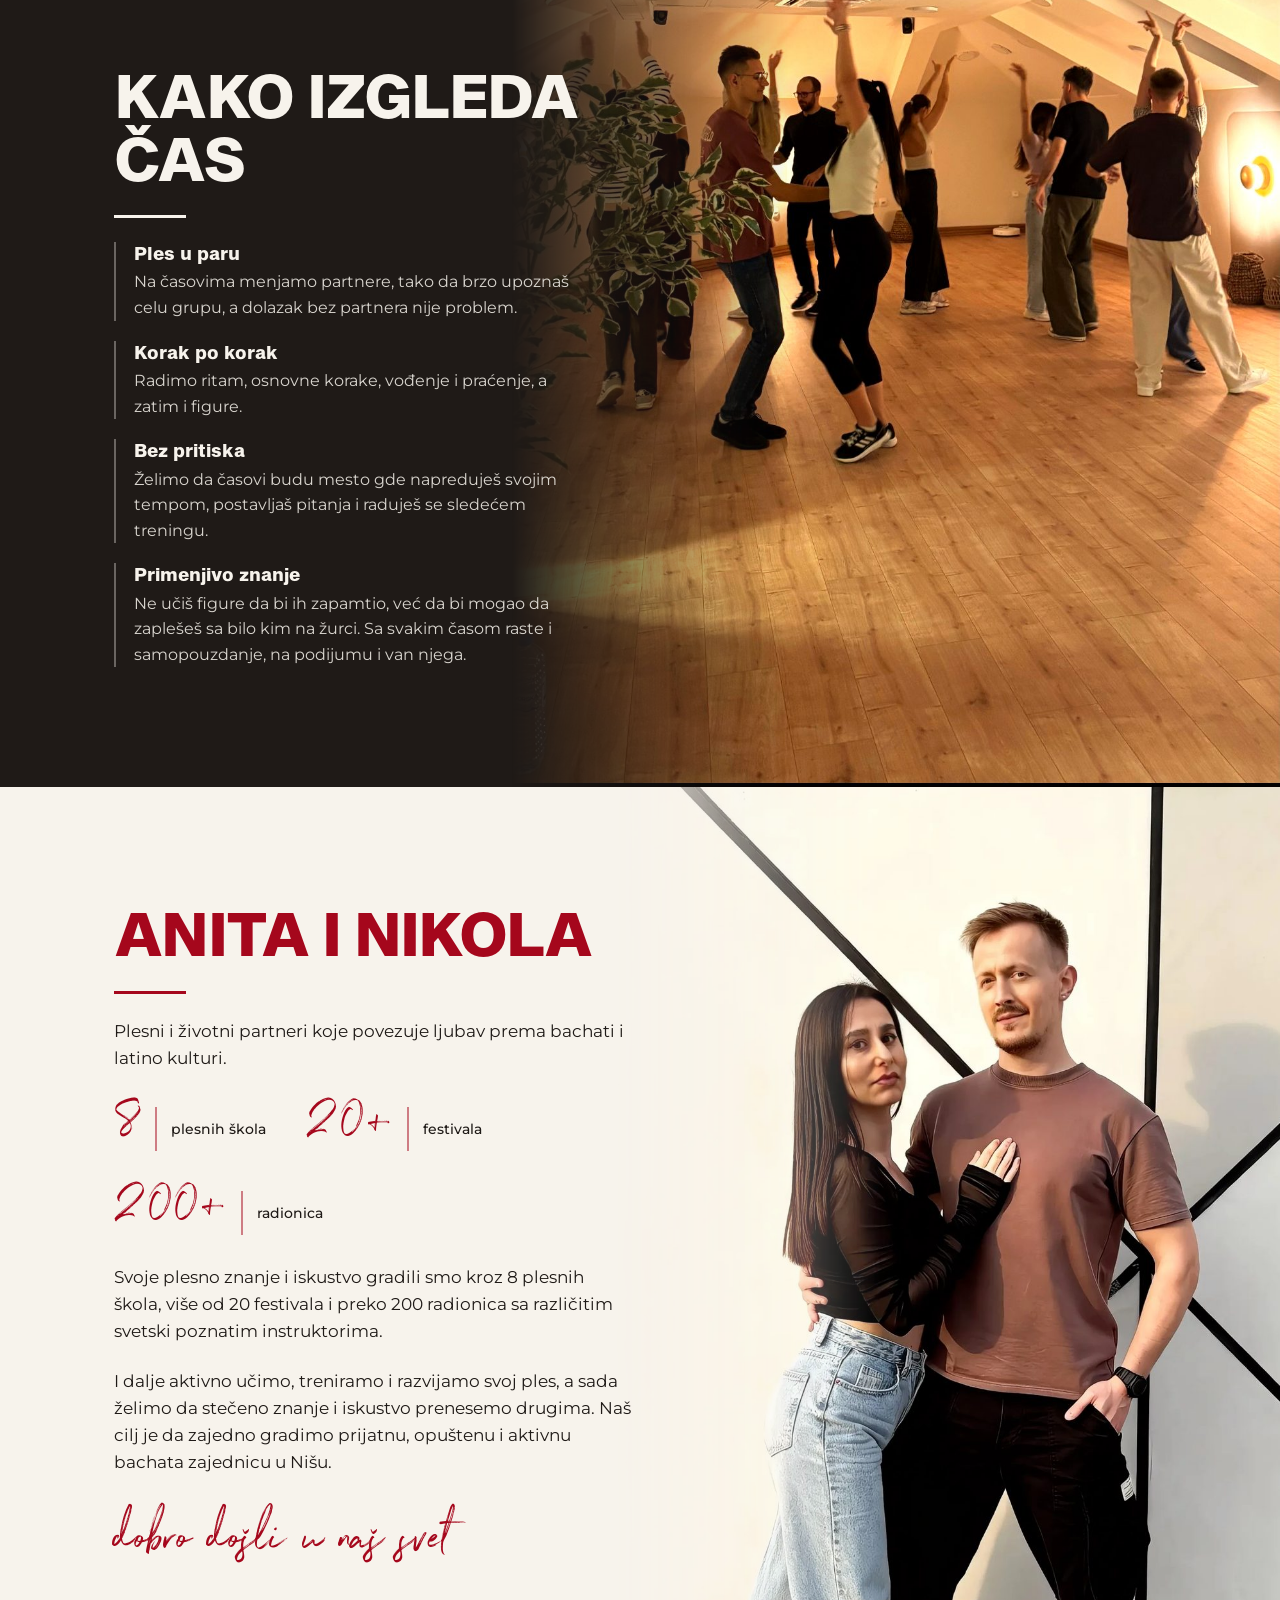
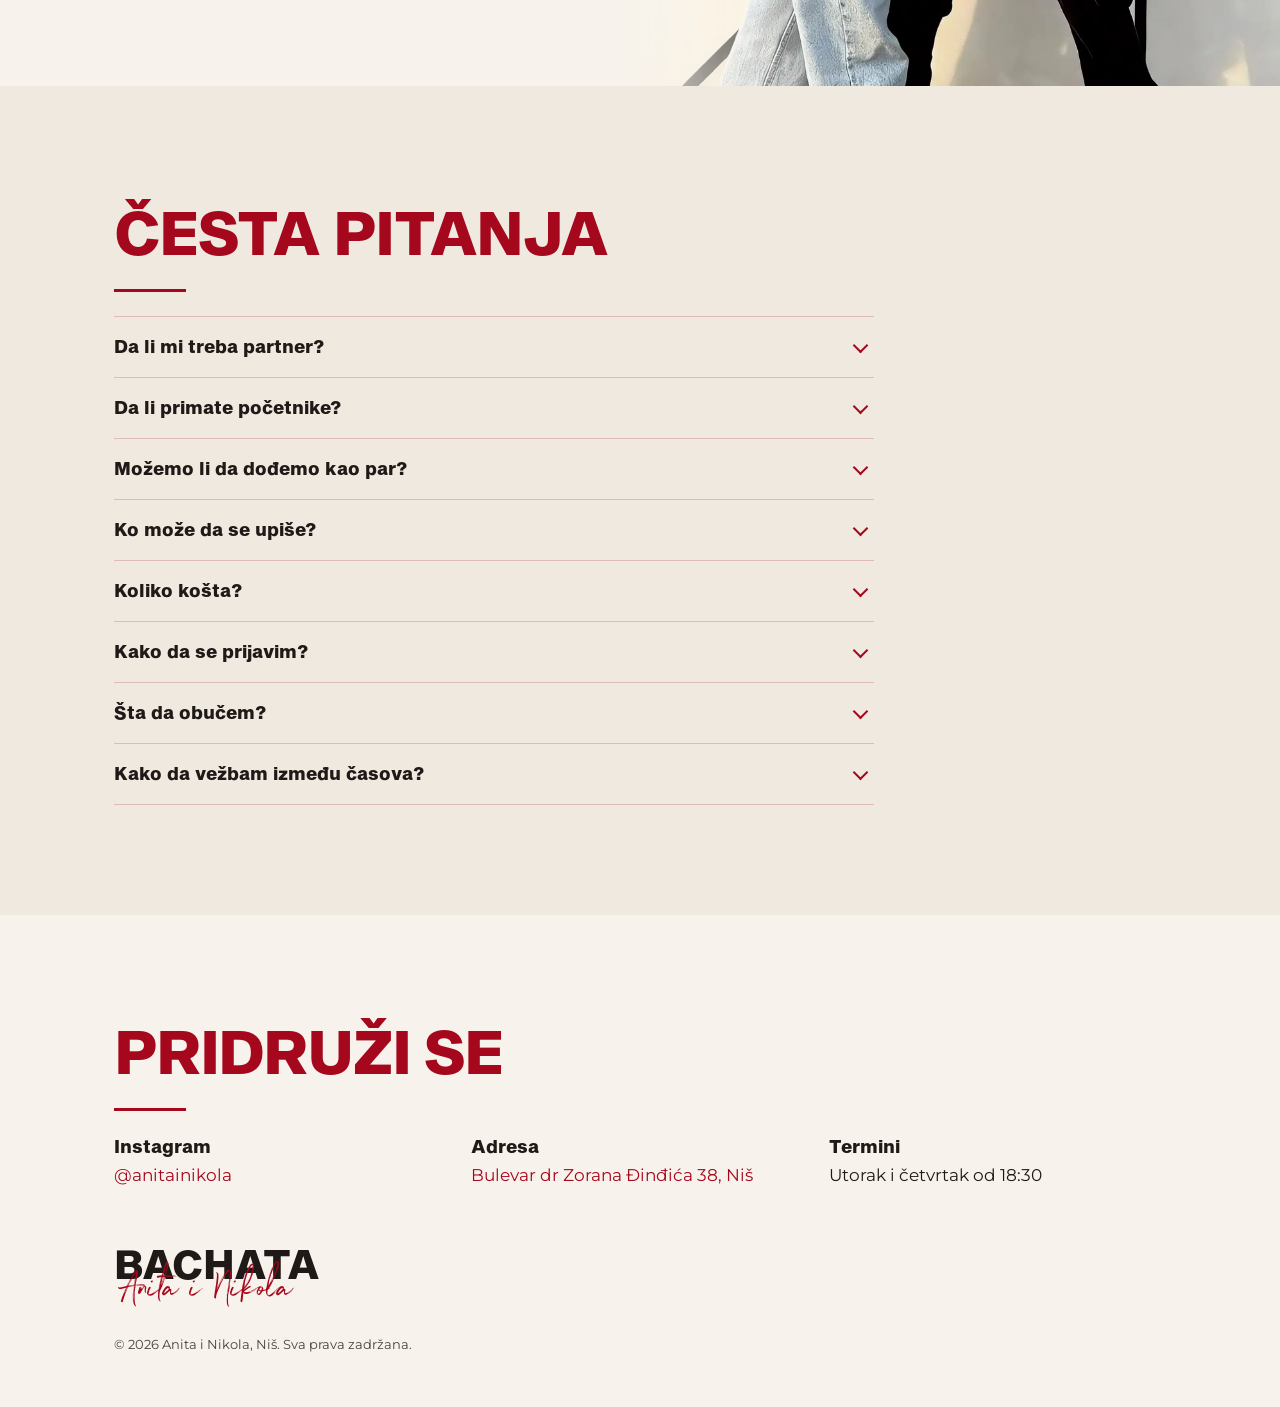
==== commit f0fa7051: "Vežbe: ulaz sa šifrom kluba, javna stranica o aplikaciji, linkovi sa početne strane i sitemap Co-Aut" ====
--- a/index.html
+++ b/index.html
@@ -85,6 +85,7 @@
           <a href="#casovi">Časovi</a>
           <a href="#o-nama">O nama</a>
           <a href="#pitanja">Pitanja</a>
+          <a href="/practice/about/">Vežbanje</a>
         </nav>
         <div class="lang" role="group" aria-label="Jezik">
           <a href="/" aria-current="page" lang="sr" hreflang="sr">SR</a>
@@ -185,6 +186,10 @@
           <summary>Šta da obučem?</summary>
           <p>Udobnu odeću u kojoj se slobodno krećeš i rezervne patike koje nosiš samo u sali.</p>
         </details>
+        <details>
+          <summary>Kako da vežbam između časova?</summary>
+          <p>Polaznici imaju našu <a href="/practice/about/">aplikaciju za vežbanje bachate</a>: bachata pesme po instrumentima, brojanje, koraci i igra sluha.</p>
+        </details>
       </div>
     </div>
   </section>
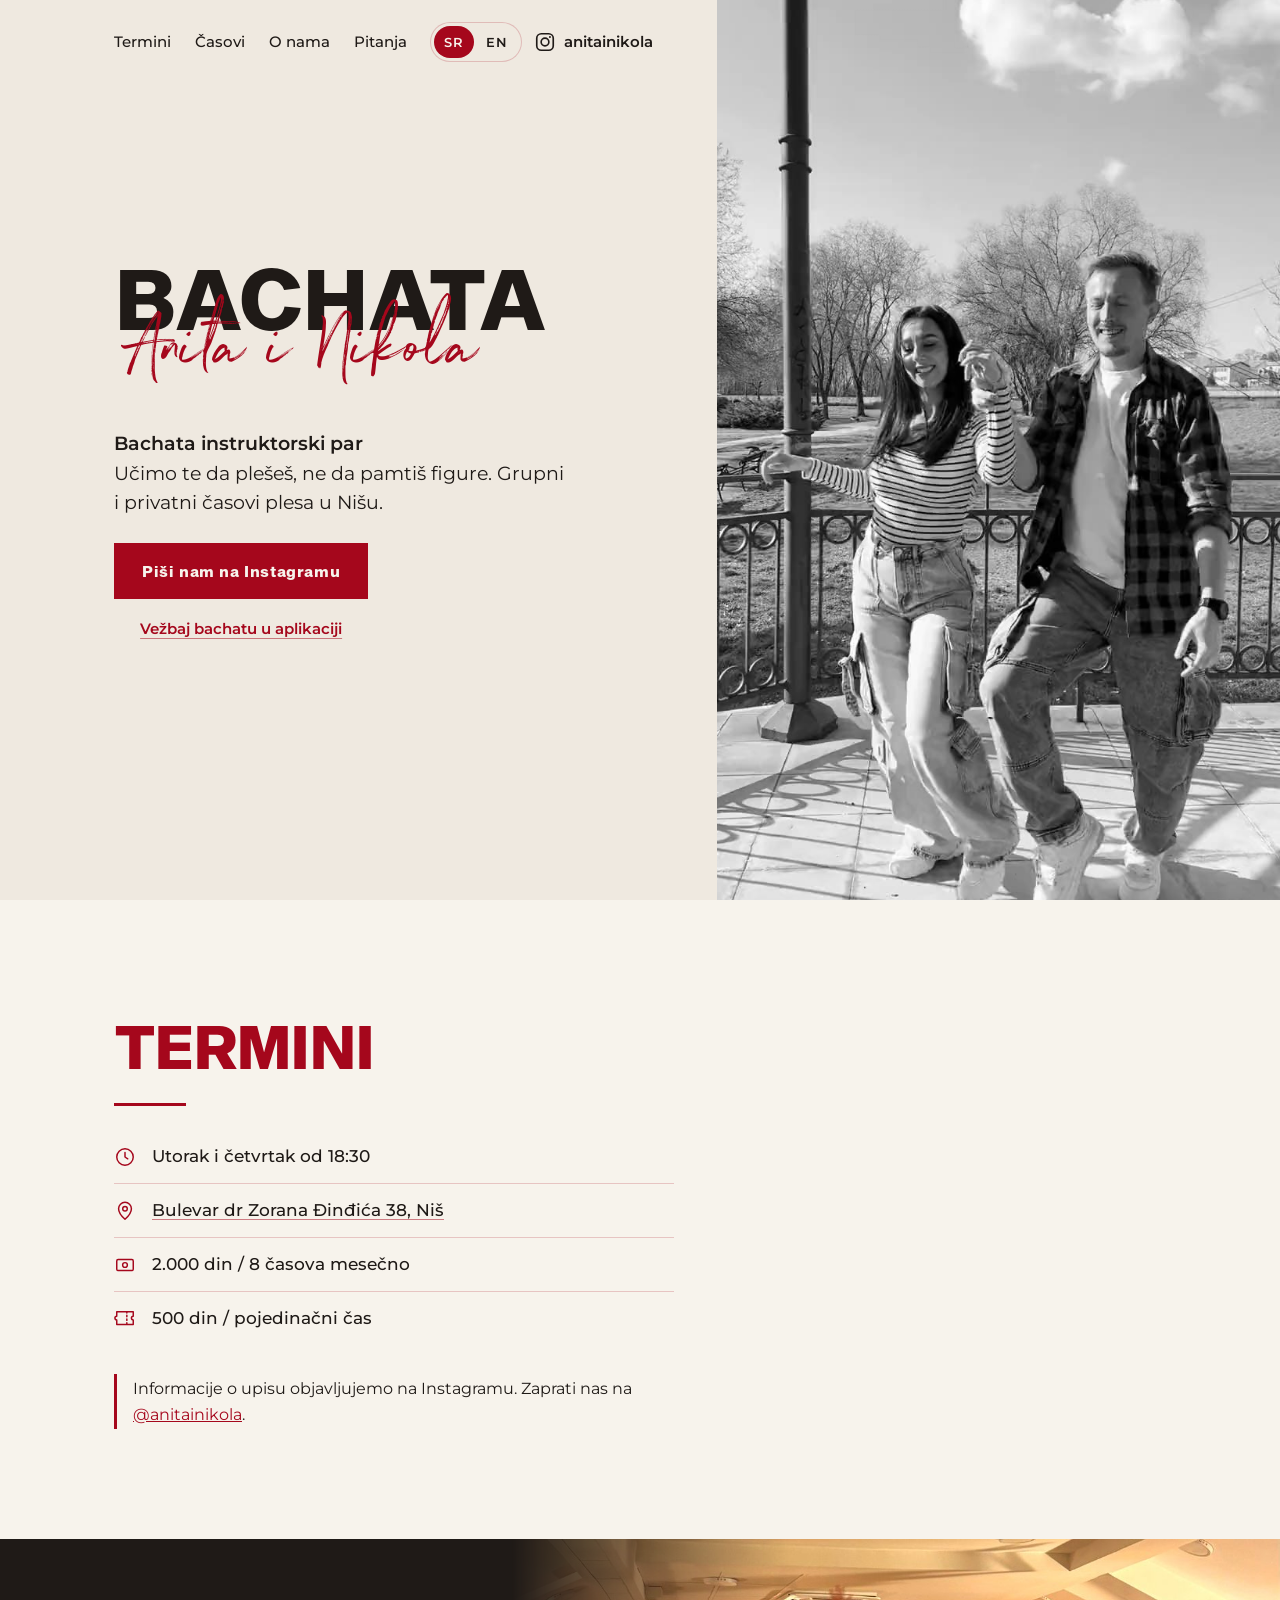
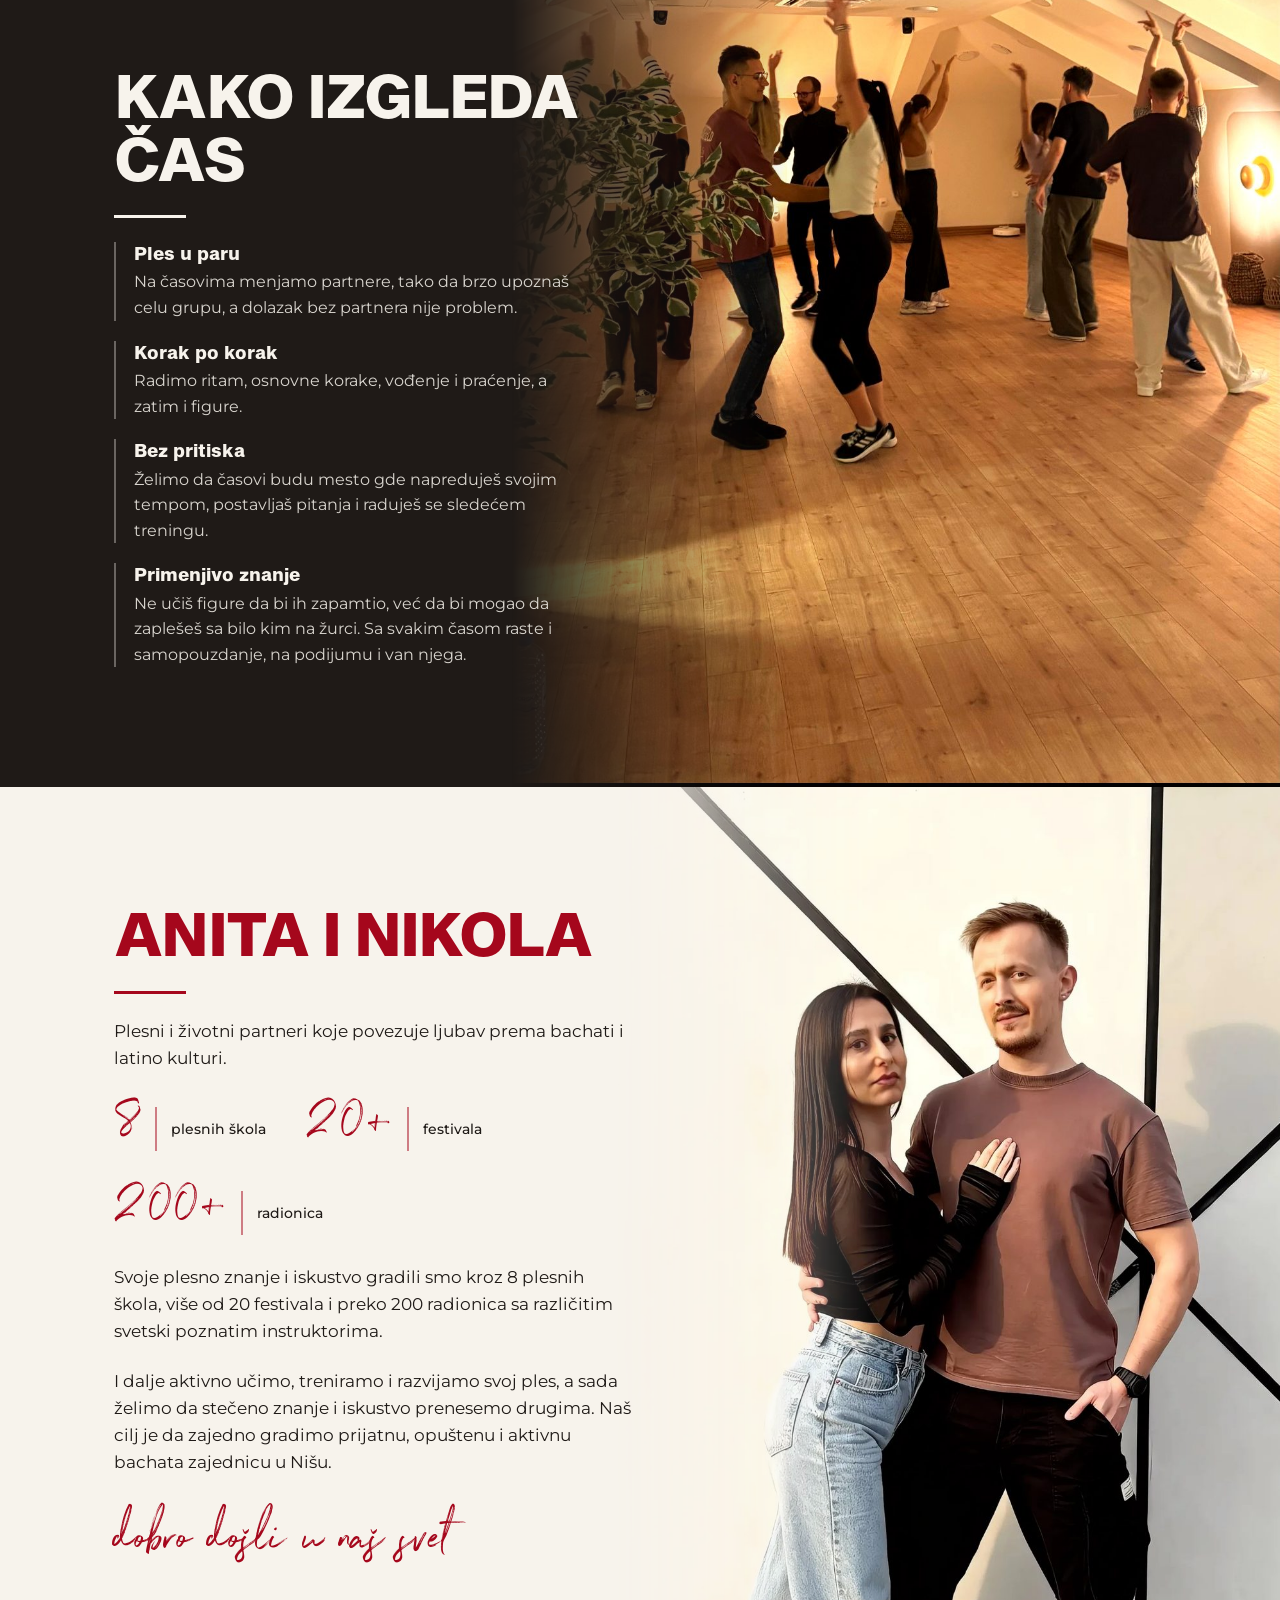
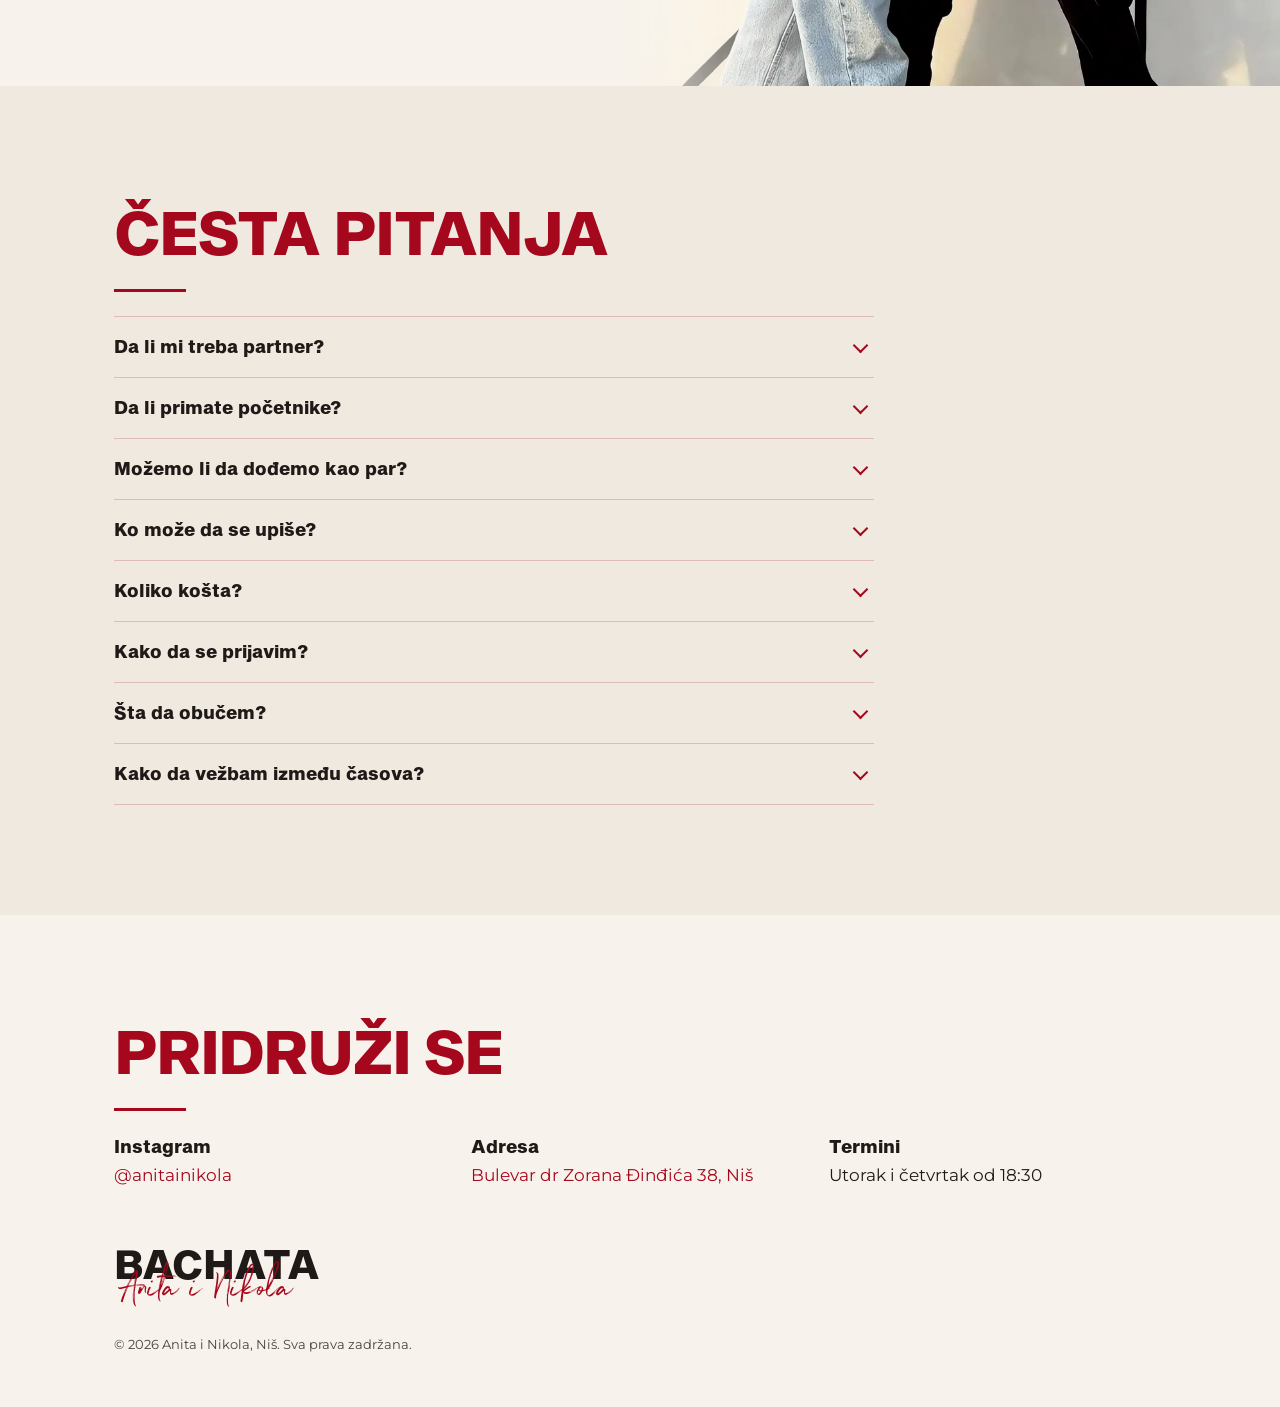
==== commit 3ff5cd49: "Početna: link ka aplikaciji ispod dugmeta za Instagram; Vežbe: bez napomene o promeni šifre Co-Autho" ====
--- a/index.html
+++ b/index.html
@@ -65,7 +65,7 @@
 }
 </script>
 
-<link rel="stylesheet" href="css/site.css?v=6">
+<link rel="stylesheet" href="css/site.css?v=10">
 </head>
 <body>
 
@@ -85,7 +85,6 @@
           <a href="#casovi">Časovi</a>
           <a href="#o-nama">O nama</a>
           <a href="#pitanja">Pitanja</a>
-          <a href="/practice/about/">Vežbanje</a>
         </nav>
         <div class="lang" role="group" aria-label="Jezik">
           <a href="/" aria-current="page" lang="sr" hreflang="sr">SR</a>
@@ -99,7 +98,10 @@
       <div>
         <h1 class="logo"><span class="word">Bachata</span><span class="hand">Anita i Nikola</span><span class="sr-only">: časovi bachate i plesa u paru u Nišu</span></h1>
         <p class="tagline"><strong>Bachata instruktorski par</strong>Učimo te da plešeš, ne da pamtiš figure. Grupni i privatni časovi plesa u Nišu.</p>
-        <a class="cta" id="hero-cta" href="https://ig.me/m/anitainikola">Piši nam na Instagramu</a>
+        <div class="hero-actions">
+          <a class="cta" id="hero-cta" href="https://ig.me/m/anitainikola">Piši nam na Instagramu</a>
+          <a class="hero-app" href="/practice/about/">Vežbaj bachatu u aplikaciji</a>
+        </div>
       </div>
     </div>
   </div>
--- a/css/site.css
+++ b/css/site.css
@@ -183,6 +183,11 @@
 .hero .cta { background: var(--paper); color: var(--red); }
 .hero .cta:hover { background: #fff; }
 .hero .cta:active { background: var(--cream); }
+/* the practice app, a quiet link under the main button */
+/* the button and the app link under it, centred on the button */
+.hero-actions { display: grid; }
+.hero-app { justify-self: center; margin-top: 18px; color: var(--paper); font-weight: 600; font-size: 15px; text-underline-offset: 4px; text-decoration-color: rgba(247, 243, 236, 0.5); }
+.hero-app:hover { text-decoration-color: var(--paper); }
 
 section { padding: 64px 0; }
 .alt { background: var(--paper); }
@@ -291,6 +296,7 @@
   .logo .hand { font-size: 92px; }
   .hero .logo .hand { font-size: 84px; }
   .cta { display: inline-flex; }
+  .hero-actions { width: max-content; max-width: 100%; }
   .bar .cta { display: flex; }
   .stats { display: flex; flex-wrap: wrap; gap: 26px 40px; }
   .stat { flex-direction: row; align-items: center; gap: 14px; }
@@ -327,6 +333,8 @@
   .logo .hand { font-size: clamp(80px, 6.3vw, 104px); }
   .hero .tagline { color: var(--ink); font-size: 19px; margin-top: 30px; }
   .hero .cta { background: var(--red); color: var(--paper); }
+  .hero-app { color: var(--red); text-decoration-color: var(--red-50); }
+  .hero-app:hover { text-decoration-color: var(--red); }
   .hero .cta:hover { background: var(--red-hover); }
   .hero .cta:active { background: var(--red-press); }
 
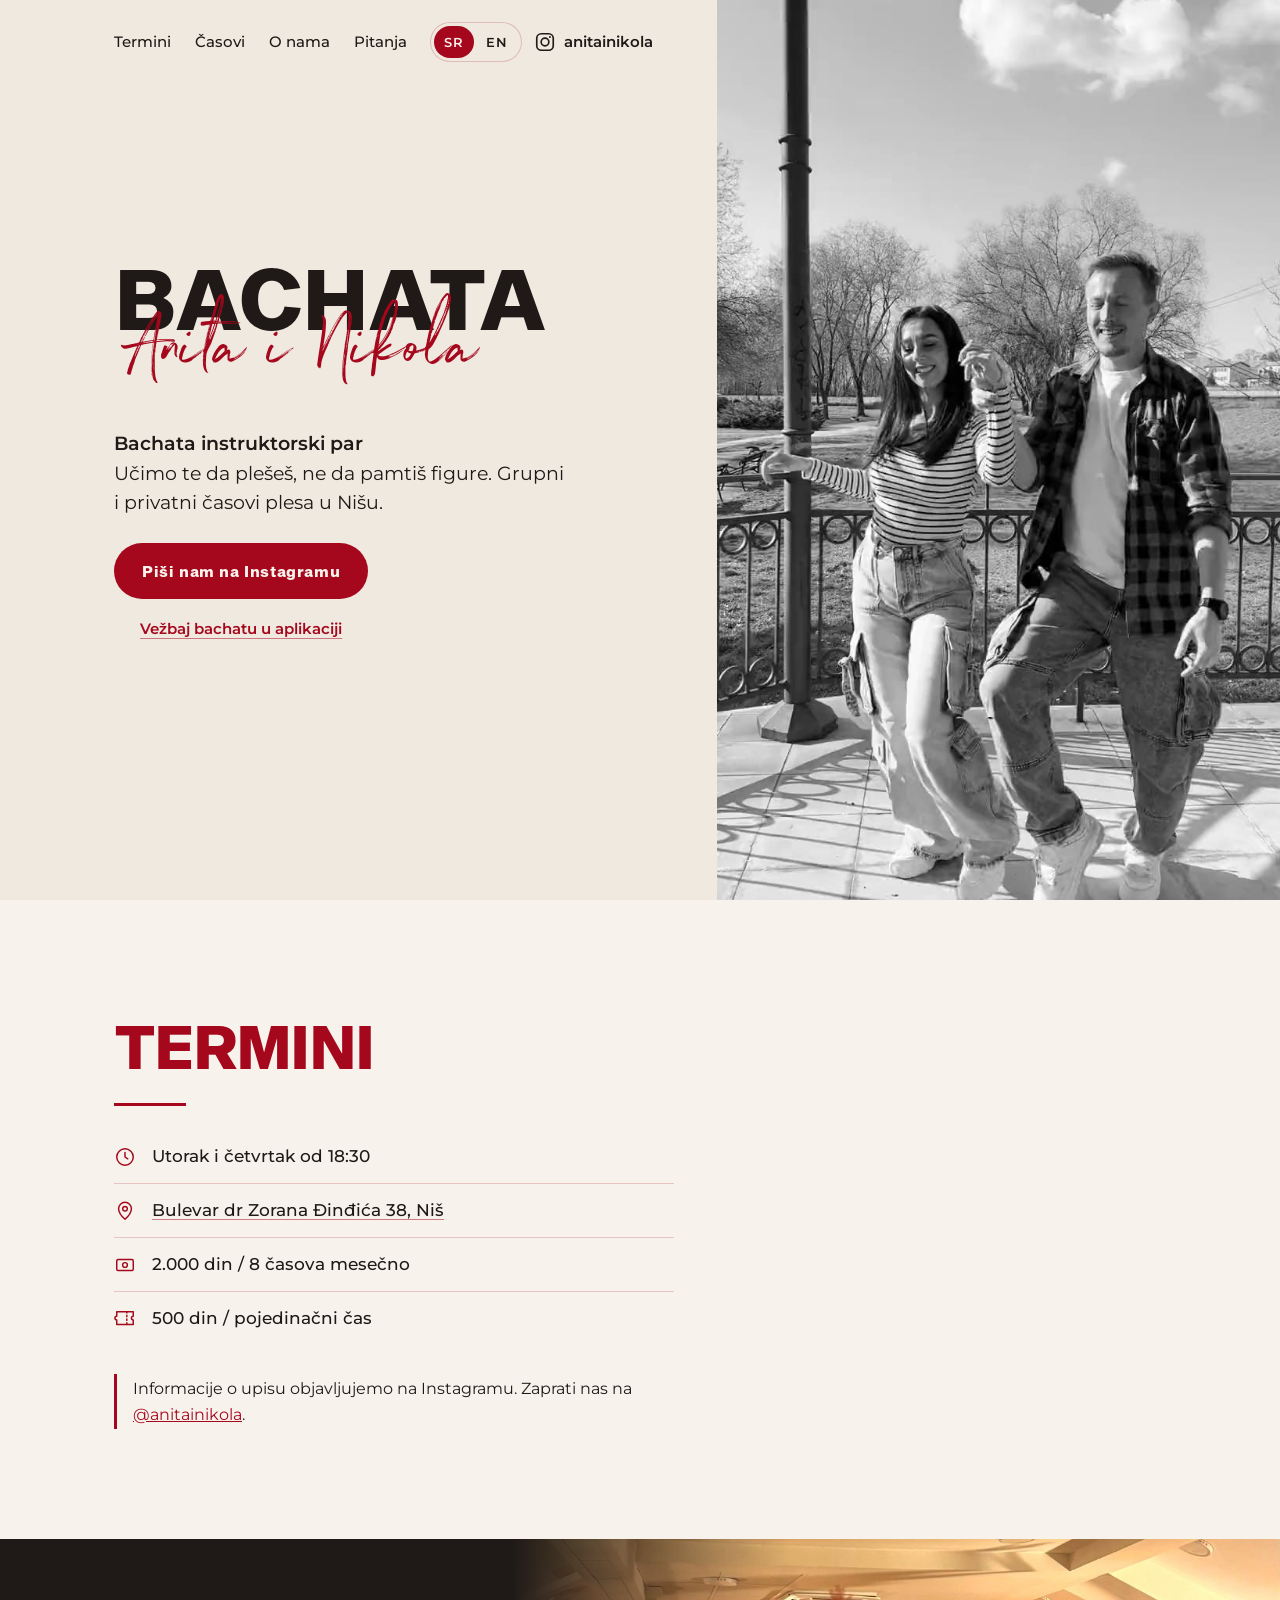
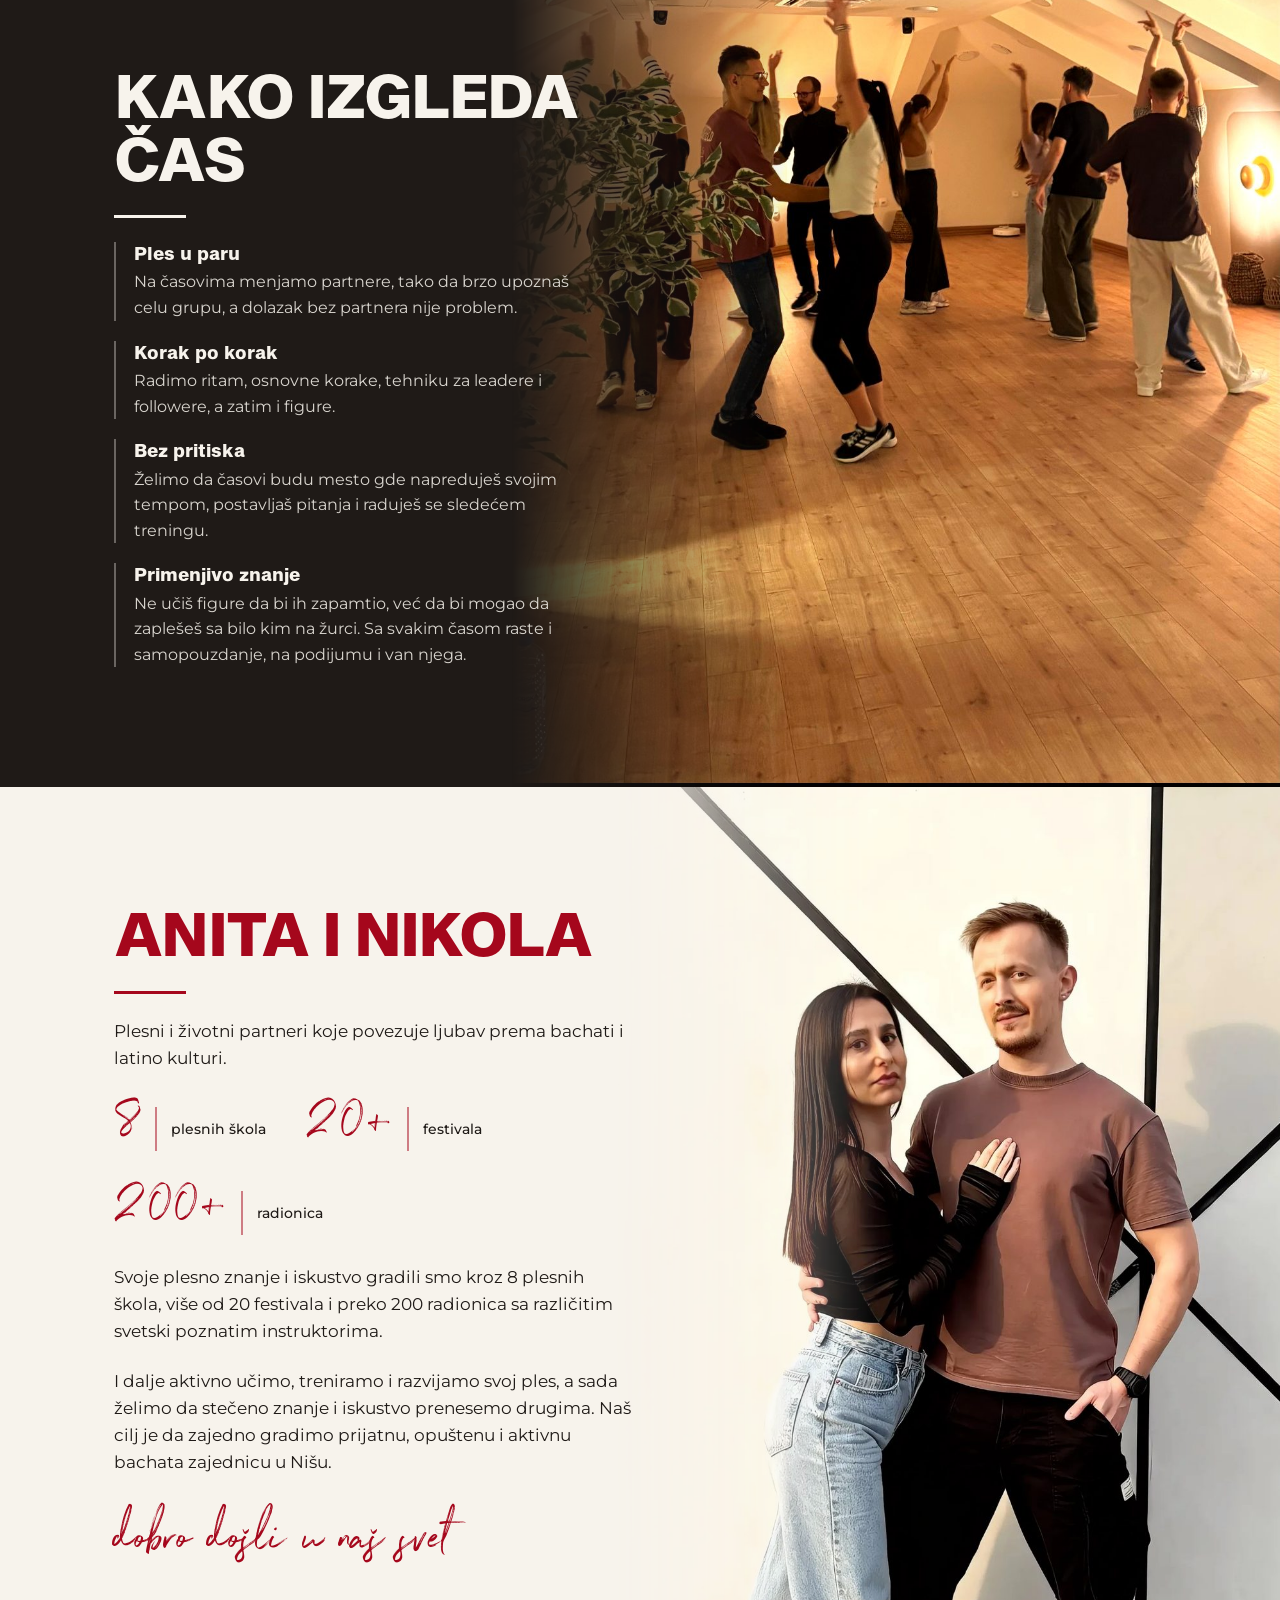
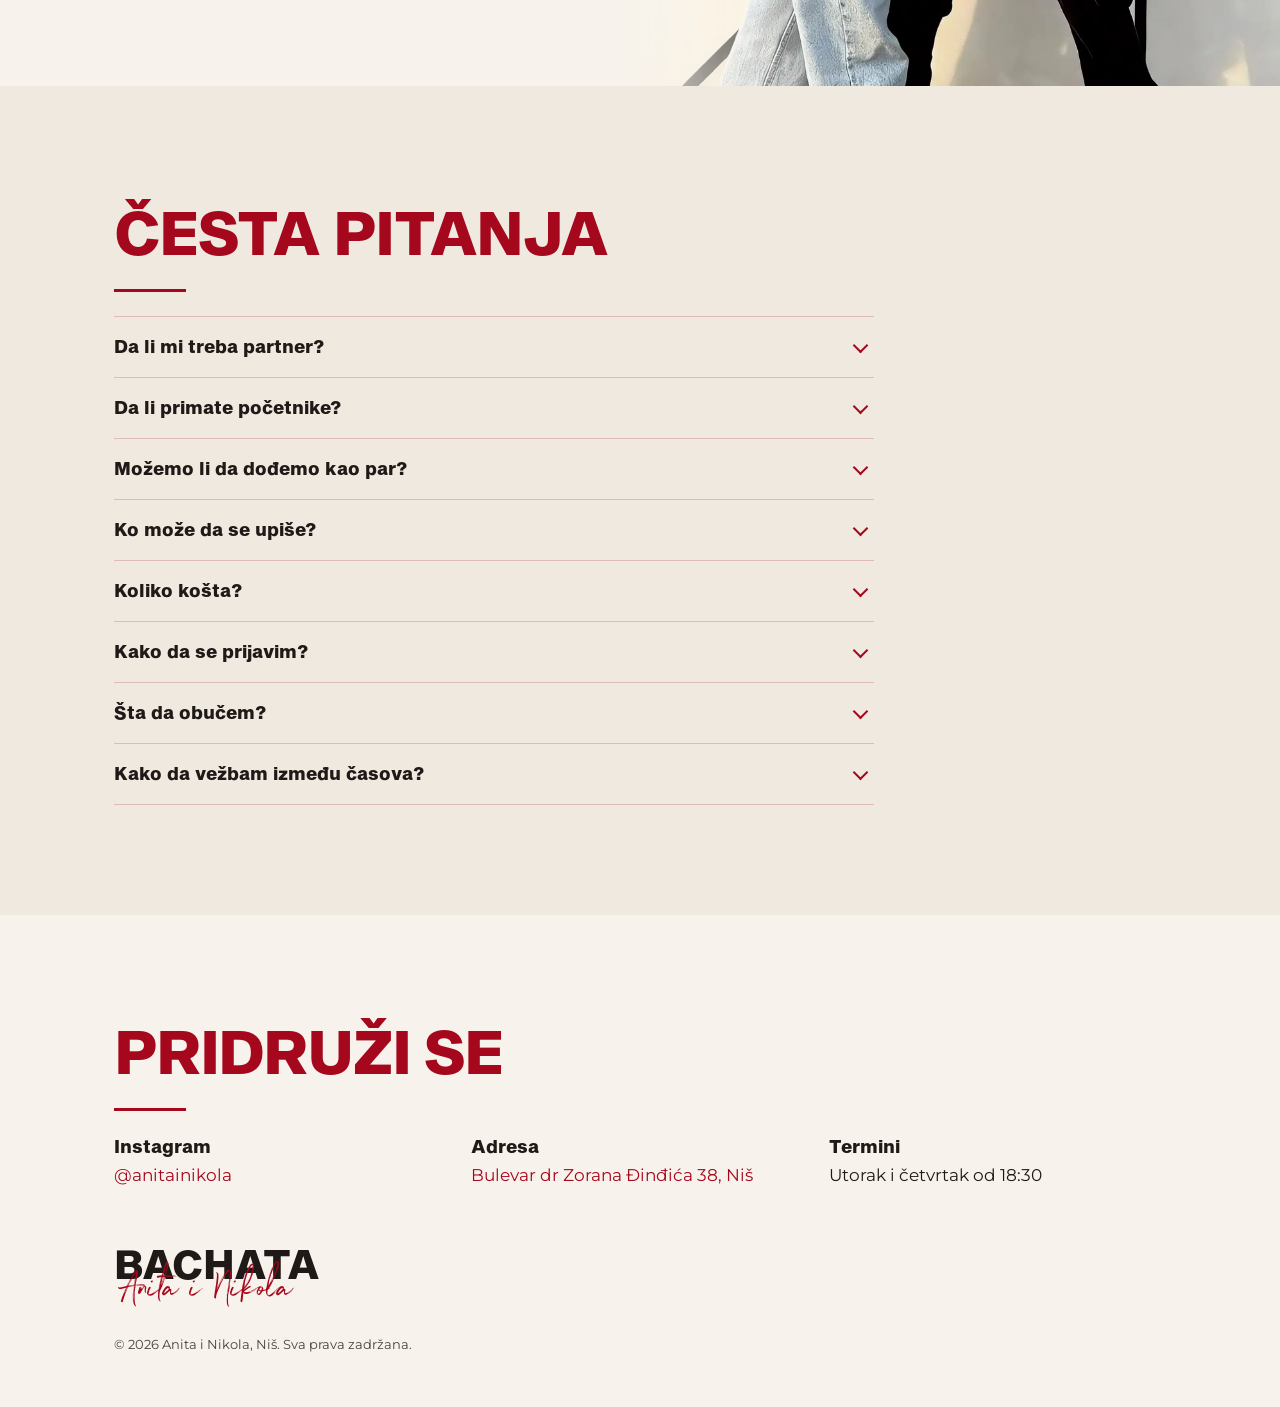
==== commit 8f604623: "Sajt: pill dugmad, leader/follower; Vežbe: tekstovi bez Viber grupe, novi snimci ekrana, crveni link" ====
--- a/index.html
+++ b/index.html
@@ -65,7 +65,7 @@
 }
 </script>
 
-<link rel="stylesheet" href="css/site.css?v=10">
+<link rel="stylesheet" href="css/site.css?v=11">
 </head>
 <body>
 
@@ -128,7 +128,7 @@
         <div class="rule"></div>
         <ul class="points">
           <li><h3>Ples u paru</h3><p>Na časovima menjamo partnere, tako da brzo upoznaš celu grupu, a dolazak bez partnera nije problem.</p></li>
-          <li><h3>Korak po korak</h3><p>Radimo ritam, osnovne korake, vođenje i praćenje, a zatim i figure.</p></li>
+          <li><h3>Korak po korak</h3><p>Radimo ritam, osnovne korake, tehniku za leadere i followere, a zatim i figure.</p></li>
           <li><h3>Bez pritiska</h3><p>Želimo da časovi budu mesto gde napreduješ svojim tempom, postavljaš pitanja i raduješ se sledećem treningu.</p></li>
           <li><h3>Primenjivo znanje</h3><p>Ne učiš figure da bi ih zapamtio, već da bi mogao da zaplešeš sa bilo kim na žurci. Sa svakim časom raste i samopouzdanje, na podijumu i van njega.</p></li>
         </ul>
--- a/css/site.css
+++ b/css/site.css
@@ -102,6 +102,7 @@
   text-decoration: none;
   text-align: center;
   transition: background var(--dur) var(--ease), color var(--dur) var(--ease);
+  border-radius: 999px; /* pill, like the app */
 }
 .cta:hover { background: var(--red-hover); }
 .cta:active { background: var(--red-press); }
